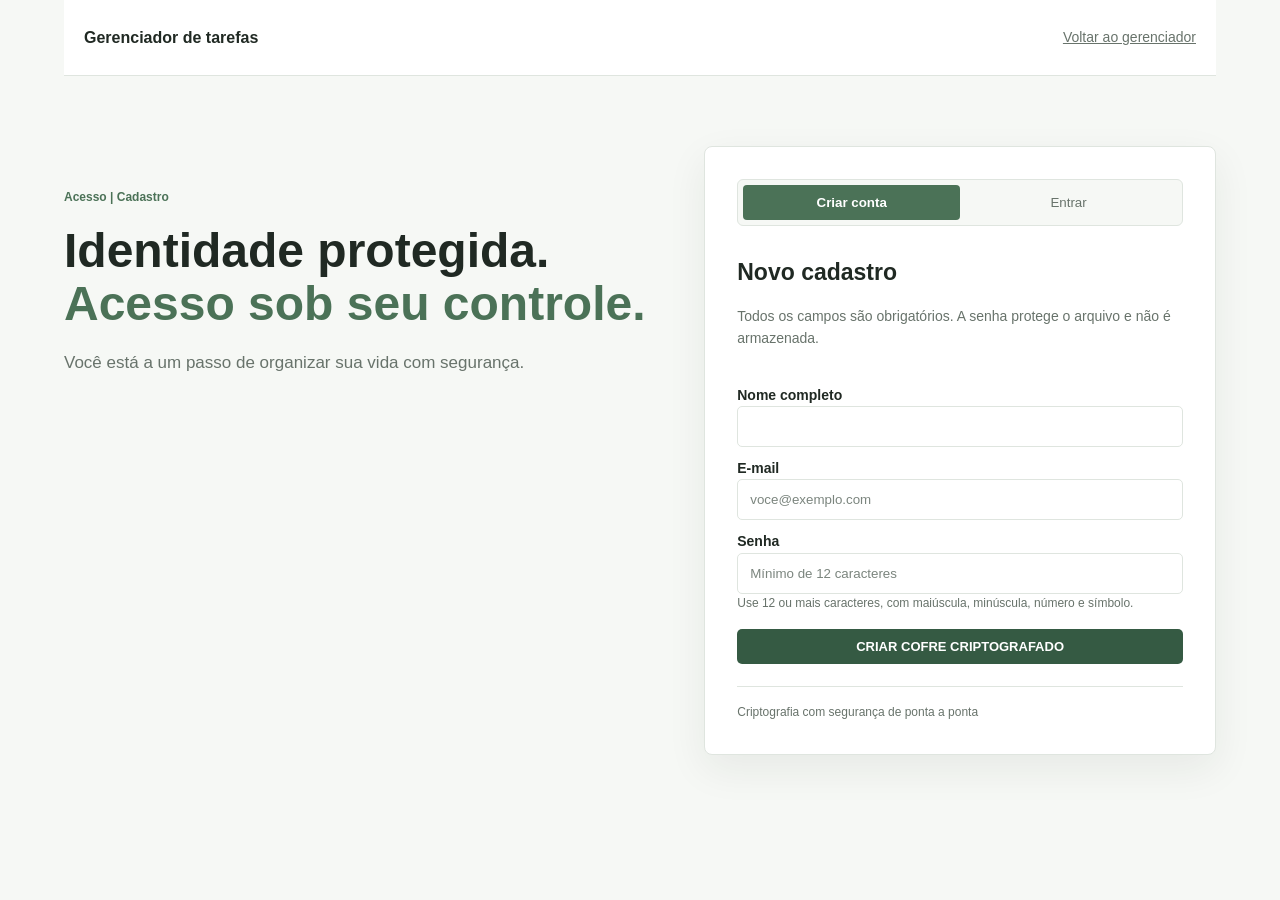
==== cadastro.html @ d0b4ee20 "base feita" ====
<link rel="stylesheet" href="style.css">
  <script src="script.js" defer></script>
</head>
<body class="auth-page">
  <div class="scanlines" aria-hidden="true"></div>
  <header class="auth-header">
    <a href="index.html" class="logo logo-small">Gerenciador de tarefas</a>
    <a class="auth-back" href="index.html">Voltar ao gerenciador</a>
  </header>

  <main class="auth-shell">
    <section class="auth-heading">
      <p class="label">Acesso | Cadastro</p>
      <h1>Identidade protegida.<br><span>Acesso sob seu controle.</span></h1>
      <p>Você está a um passo de organizar sua vida com segurança.</p>
    </section>

    <section class="auth-panel" aria-labelledby="authTitle">
      <div class="auth-tabs" role="tablist" aria-label="Acesso à conta">
        <button id="registerTab" class="auth-tab active" type="button" role="tab" aria-selected="true" aria-controls="registerPanel">Criar conta</button>
        <button id="loginTab" class="auth-tab" type="button" role="tab" aria-selected="false" aria-controls="loginPanel">Entrar</button>
      </div>

      <div id="registerPanel" role="tabpanel" aria-labelledby="registerTab">
        <h2 id="authTitle">Novo cadastro</h2>
        <p class="auth-hint">Todos os campos são obrigatórios. A senha protege o arquivo e não é armazenada.</p>
        <form id="registerForm" class="auth-form"> 
            
          <label for="registerName">Nome completo</label>
          <input id="registerName" name="name" type="text" autocomplete="name" minlength="3" maxlength="100" required>
         
          <label for="registerEmail">E-mail</label>
          <input id="registerEmail" name="email" type="email" autocomplete="email" maxlength="254" pattern="[^\s@]+@[^\s@]+\.[^\s@]{2,}" title="Informe um e-mail válido, como voce@exemplo.com." required placeholder="voce@exemplo.com">

          <label for="registerPassword">Senha</label>
          <input id="registerPassword" name="password" type="password" autocomplete="new-password" minlength="12" maxlength="128" required aria-describedby="passwordHint" placeholder="Mínimo de 12 caracteres">
          <small id="passwordHint">Use 12 ou mais caracteres, com maiúscula, minúscula, número e símbolo.</small>

          <button class="btn btn-primary auth-submit" type="submit">CRIAR COFRE CRIPTOGRAFADO</button>
        </form>
      </div>

      <div id="loginPanel" role="tabpanel" aria-labelledby="loginTab" hidden>
        <h2>Entrar no cofre</h2>
        <p class="auth-hint">Informe o mesmo e-mail e senha usados no cadastro.</p>
        <form id="loginForm" class="auth-form">
          <label for="loginEmail">E-mail</label>
          <input id="loginEmail" name="email" type="email" autocomplete="email" maxlength="254" pattern="[^\s@]+@[^\s@]+\.[^\s@]{2,}" title="Informe um e-mail válido, como voce@exemplo.com." required placeholder="voce@exemplo.com">

          <label for="loginPassword">Senha</label>
          <input id="loginPassword" name="password" type="password" autocomplete="current-password" required>

          <button class="btn btn-primary auth-submit" type="submit">DESBLOQUEAR COFRE</button>
        </form>
      </div>

      <p id="authMessage" class="auth-message" role="status" aria-live="polite"></p>
      <p class="auth-disclaimer">Criptografia com segurança de ponta a ponta</p>
    </section>
  </main>
</body>
</html>
---- style.css ----
* {
	box-sizing: border-box;
}

body {
	margin: 0;
	color: #202923;
	background: #f6f8f5;
	font-family: Arial, sans-serif;
	line-height: 1.6;
}

a {
	color: #355a43;
}

a:hover {
	color: #4b7257;
}

a:focus,
button:focus,
input:focus {
	outline: 2px solid #78977e;
}

button,
input {
	font-family: Arial, sans-serif;
}

/* Página principal */
header {
	border-bottom: 1px solid #dfe5df;
	background: #ffffff;
}

nav,
main,
aside,
footer {
	width: 90%;
	margin: 0 auto;
}

nav ul {
	display: flex;
	align-items: center;
	gap: 24px;
	min-height: 70px;
	margin: 0;
	padding: 0;
	list-style: none;
}

nav a {
	font-weight: bold;
	text-decoration: none;
}

main {
	padding: 80px 0 48px;
}

main h1 {
	margin: 0;
	font-size: 48px;
	line-height: 1.1;
}

main p {
	color: #68736b;
	font-size: 18px;
}

aside {
	margin-bottom: 60px;
	padding: 24px 0;
	border-top: 1px solid #dfe5df;
}

aside h2 {
	margin-bottom: 4px;
	font-size: 20px;
}

aside p,
footer {
	color: #68736b;
	font-size: 14px;
}

footer {
	padding: 20px 0;
	border-top: 1px solid #dfe5df;
}

footer p {
	margin: 0;
}

/* Cadastro e login */
.auth-page {
	background: #f6f8f5;
}

.auth-header,
.auth-shell {
	width: 90%;
	margin: 0 auto;
}

.auth-header {
	display: flex;
	align-items: center;
	justify-content: space-between;
	min-height: 76px;
	border-bottom: 1px solid #dfe5df;
}

.logo {
	color: #202923;
	font-weight: bold;
	text-decoration: none;
    padding: 0 20px;
}

.auth-back {
	color: #68736b;
	font-size: 14px;
    padding: 0 20px;
}

.auth-shell {
	display: flex;
	align-items: flex-start;
	justify-content: space-between;
	gap: 50px;
	padding: 70px 0;
}

.auth-heading {
	width: 52%;
	padding-top: 30px;
}

.auth-heading .label {
	color: #4b7257;
	font-size: 12px;
	font-weight: bold;
}

.auth-heading h1 {
	margin: 18px 0;
	font-size: 48px;
	line-height: 1.1;
}

.auth-heading h1 span {
	color: #4b7257;
}

.auth-heading > p:last-child {
	color: #68736b;
	font-size: 17px;
}

.auth-panel {
	width: 45%;
	padding: 32px;
	border: 1px solid #dfe5df;
	border-radius: 8px;
	background: #ffffff;
	box-shadow: 0 14px 40px rgba(32, 41, 35, 0.07);
}

.auth-tabs {
	display: flex;
	margin-bottom: 28px;
	padding: 5px;
	border: 1px solid #dfe5df;
	border-radius: 6px;
	background: #f6f8f5;
}

.auth-tab {
	width: 50%;
	padding: 10px;
	border: 0;
	border-radius: 4px;
	color: #68736b;
	background: transparent;
	cursor: pointer;
}

.auth-tab.active {
	color: #ffffff;
	background: #4b7257;
	font-weight: bold;
}

.auth-panel h2 {
	margin: 0 0 4px;
	font-size: 23px;
}

.auth-hint,
.auth-disclaimer {
	color: #68736b;
	font-size: 14px;
}

.auth-form {
	display: flex;
	flex-direction: column;
	margin-top: 24px;
}

.auth-form label {
	margin-top: 10px;
	font-size: 14px;
	font-weight: bold;
}

.auth-form input {
	width: 100%;
	padding: 12px;
	border: 1px solid #dfe5df;
	border-radius: 5px;
	color: #202923;
	background: #ffffff;
}

.auth-form input::placeholder {
	color: #7b857e;
}

.auth-form small {
	color: #68736b;
	font-size: 12px;
}

.btn {
	padding: 12px;
	border: 0;
	border-radius: 5px;
	font-weight: bold;
	cursor: pointer;
}

.btn-primary {
	color: #ffffff;
	background: #355a43;
}

.btn-primary:hover {
	background: #4b7257;
}

.auth-submit {
	margin-top: 16px;
	padding: 10px 14px;
	font-size: 13px;
}

.auth-preview {
	width: 96px;
	height: 96px;
	border: 1px solid #dfe5df;
	border-radius: 50%;
	object-fit: cover;
}

.auth-message {
	color: #4b7257;
}

.auth-disclaimer {
	margin: 22px 0 0;
	padding-top: 16px;
	border-top: 1px solid #dfe5df;
	font-size: 12px;
}

@media (max-width: 800px) {
	.auth-shell {
		flex-direction: column;
		gap: 30px;
		padding: 40px 0;
	}

	.auth-heading,
	.auth-panel {
		width: 100%;
	}

	.auth-heading {
		padding-top: 0;
	}

	.auth-heading h1,
	main h1 {
		font-size: 38px;
	}
}

@media (max-width: 500px) {
	.auth-header {
		align-items: flex-start;
		flex-direction: column;
		justify-content: center;
		gap: 2px;
		padding: 12px 0;
	}

	.auth-panel {
		padding: 22px;
	}

	nav ul {
		gap: 16px;
		padding-left: 0;
	}

	main h1,
	.auth-heading h1 {
		font-size: 32px;
	}
}
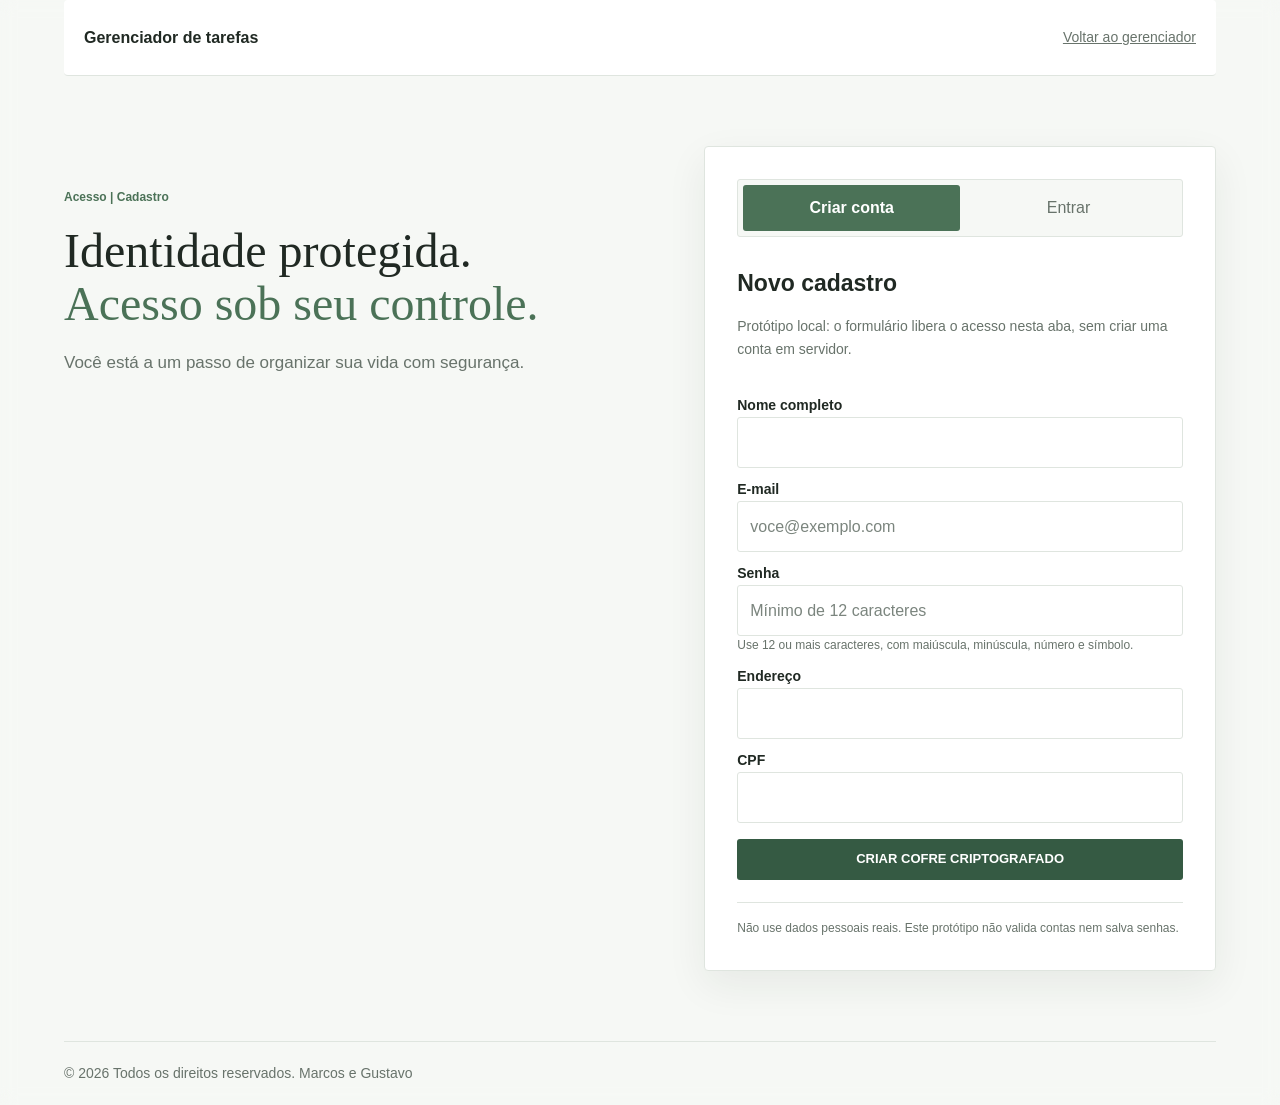
==== commit b86f9864: "varios ajustes que esqueci de commitar" ====
--- a/cadastro.html
+++ b/cadastro.html
@@ -23,7 +23,7 @@
 
       <div id="registerPanel" role="tabpanel" aria-labelledby="registerTab">
         <h2 id="authTitle">Novo cadastro</h2>
-        <p class="auth-hint">Todos os campos são obrigatórios. A senha protege o arquivo e não é armazenada.</p>
+        <p class="auth-hint">Protótipo local: o formulário libera o acesso nesta aba, sem criar uma conta em servidor.</p>
         <form id="registerForm" class="auth-form"> 
             
           <label for="registerName">Nome completo</label>
@@ -33,8 +33,14 @@
           <input id="registerEmail" name="email" type="email" autocomplete="email" maxlength="254" pattern="[^\s@]+@[^\s@]+\.[^\s@]{2,}" title="Informe um e-mail válido, como voce@exemplo.com." required placeholder="voce@exemplo.com">
 
           <label for="registerPassword">Senha</label>
-          <input id="registerPassword" name="password" type="password" autocomplete="new-password" minlength="12" maxlength="128" required aria-describedby="passwordHint" placeholder="Mínimo de 12 caracteres">
+          <div class="password-field"><input id="registerPassword" name="password" type="password" autocomplete="new-password" minlength="12" maxlength="128" required aria-describedby="passwordHint" placeholder="Mínimo de 12 caracteres"><span class="password-character" aria-hidden="true"></span></div>
           <small id="passwordHint">Use 12 ou mais caracteres, com maiúscula, minúscula, número e símbolo.</small>
+
+          <label for="registerEndereço">Endereço</label>
+          <input id="registerEndereço" name="Endereço" type="text" autocomplete="Endereço" minlength="3" maxlength="100" required>
+
+          <label for="registerCPF">CPF</label>
+          <input id="registerCPF" name="CPF" type="number" autocomplete="CPF" minlength="3" maxlength="14" required>
 
           <button class="btn btn-primary auth-submit" type="submit">CRIAR COFRE CRIPTOGRAFADO</button>
         </form>
@@ -42,21 +48,24 @@
 
       <div id="loginPanel" role="tabpanel" aria-labelledby="loginTab" hidden>
         <h2>Entrar no cofre</h2>
-        <p class="auth-hint">Informe o mesmo e-mail e senha usados no cadastro.</p>
+        <p class="auth-hint">Acesso de demonstração: preencher os campos libera o espaço nesta aba.</p>
         <form id="loginForm" class="auth-form">
           <label for="loginEmail">E-mail</label>
           <input id="loginEmail" name="email" type="email" autocomplete="email" maxlength="254" pattern="[^\s@]+@[^\s@]+\.[^\s@]{2,}" title="Informe um e-mail válido, como voce@exemplo.com." required placeholder="voce@exemplo.com">
 
           <label for="loginPassword">Senha</label>
-          <input id="loginPassword" name="password" type="password" autocomplete="current-password" required>
+          <div class="password-field"><input id="loginPassword" name="password" type="password" autocomplete="current-password" required><span class="password-character" aria-hidden="true"></span></div>
 
           <button class="btn btn-primary auth-submit" type="submit">DESBLOQUEAR COFRE</button>
         </form>
       </div>
 
       <p id="authMessage" class="auth-message" role="status" aria-live="polite"></p>
-      <p class="auth-disclaimer">Criptografia com segurança de ponta a ponta</p>
+      <p class="auth-disclaimer">Não use dados pessoais reais. Este protótipo não valida contas nem salva senhas.</p>
     </section>
   </main>
+      <footer>
+      <p>&copy; 2026 Todos os direitos reservados. Marcos e Gustavo</p>  
+    </footer>
 </body>
 </html>
--- a/style.css
+++ b/style.css
@@ -8,6 +8,10 @@
 	background: #f6f8f5;
 	font-family: Arial, sans-serif;
 	line-height: 1.6;
+	background-image:url(back.jpg);
+    background-color: rgba(255, 255, 255, 0.3); 
+    backdrop-filter: blur(8px); 
+    -webkit-backdrop-filter: blur(8px);
 }
 
 a {
@@ -16,6 +20,15 @@
 
 a:hover {
 	color: #4b7257;
+}
+
+#logout-button {
+	padding: 0;
+	border: 0;
+	color: #355a43;
+	background: transparent;
+	font-weight: bold;
+	cursor: pointer;
 }
 
 a:focus,
@@ -108,6 +121,7 @@
 .auth-shell {
 	width: 90%;
 	margin: 0 auto;
+    border-radius: 10px;
 }
 
 .auth-header {
@@ -327,3 +341,369 @@
 		font-size: 32px;
 	}
 }
+.sidebar{
+    top: 50px;
+    margin-left: -250px;
+    left: -250px;
+    position: fixed;
+    width: 200px;
+    background-color: aliceblue;
+    padding: 20px;
+    box-shadow: 2px 0 5px #ccc;
+    transition :left 0.03 ease ;
+    list-style: none;
+}
+.sidebar.active{
+    text-align: center;
+    background-color: #898787;
+    margin-left: 700px;
+    display: flex;
+    height: 300px;
+    width: 300px;
+    border-radius: 10px;
+    border: 1px solid #93ab5d;
+
+}
+
+/* Meu Espaço */
+.workspace-page {
+	--ink: #292e29;
+	--muted: #85877f;
+	--line: #e9e8e1;
+	--green: #416b54;
+	--soft-green: #e4eee5;
+	min-height: 100vh;
+	color: var(--ink);
+	background: #f7f7f2;
+	background-image: radial-gradient(ellipse at 78% 4%, rgba(237, 225, 203, .34), transparent 31%), radial-gradient(ellipse at 8% 85%, rgba(220, 235, 222, .3), transparent 32%);
+	font-family: 'Trebuchet MS', Arial, sans-serif;
+	line-height: 1.5;
+}
+
+.workspace-page button,
+.workspace-page input,
+.workspace-page select,
+.workspace-page textarea { font: inherit; }
+.workspace-page button { color: inherit; }
+.workspace-shell { min-height: 100vh; }
+.workspace-sidebar { position: fixed; inset: 0 auto 0 0; z-index: 5; display: flex; flex-direction: column; width: 244px; padding: 29px 18px 18px; border-right: 1px solid rgba(226, 226, 216, .8); background: rgba(250, 250, 246, .84); }
+.workspace-brand { display: flex; align-items: center; gap: 11px; margin: 0 0 51px 8px; color: var(--ink); font-family: Georgia, serif; font-size: 18px; font-weight: bold; text-decoration: none; }
+.brand-mark { display: grid; width: 38px; height: 38px; place-items: center; border-radius: 12px 12px 12px 4px; color: #fff; background: #587c61; font-size: 19px; }
+.workspace-brand small, .profile-chip small { display: block; color: #999a91; font-family: 'Trebuchet MS', Arial, sans-serif; font-size: 10px; font-weight: normal; }
+.sidebar-caption { margin: 0 0 12px 12px; color: #a4a49a; font-size: 9px; font-weight: bold; letter-spacing: 1px; }
+.workspace-nav { display: grid; gap: 5px; }
+.nav-item { display: flex; align-items: center; gap: 12px; width: 100%; min-height: 43px; padding: 0 12px; border: 0; border-radius: 6px; color: #72766f; background: transparent; text-align: left; cursor: pointer; font-size: 13px; transition: background .18s, color .18s; }
+.nav-item > span:first-child { width: 18px; color: #858a80; font-size: 18px; text-align: center; }
+.nav-item:hover { background: #f0f1e9; }
+.nav-item.active { color: #355e45; background: #e8eee5; font-weight: bold; }
+.nav-item.active > span:first-child { color: #416b54; }
+.nav-count { margin-left: auto; color: #9b9c93; font-size: 11px; }
+.sidebar-bottom { margin-top: auto; }
+.sidebar-note { display: flex; gap: 9px; align-items: flex-start; margin: 0 4px 18px; padding: 13px 11px; border-radius: 5px; color: #777a6e; background: #f1f0e7; font-family: Georgia, serif; font-size: 12px; font-style: italic; }
+.sidebar-note span { color: #c18c52; font-size: 15px; }
+.sidebar-note p { margin: 0; }
+.profile-chip { display: flex; align-items: center; gap: 10px; padding: 12px 4px 2px; border-top: 1px solid var(--line); color: inherit; font-size: 12px; text-decoration: none; }
+.avatar { display: grid; width: 33px; height: 33px; flex: 0 0 auto; place-items: center; border: 0; border-radius: 50%; color: #805e45; background: #f0ddc8; font-family: Georgia, serif; font-size: 15px; }
+.profile-dots { margin-left: auto; color: #95958b; font-size: 21px; }
+.workspace-main { width: auto; min-height: 100vh; margin-left: 244px; padding: 0; }
+.workspace-topbar { display: flex; height: 66px; align-items: center; justify-content: space-between; padding: 0 5.3%; border-bottom: 1px solid rgba(226, 226, 216, .75); }
+.breadcrumb { display: flex; gap: 10px; align-items: center; color: #9a9b92; font-size: 11px; }
+.breadcrumb strong { color: #50564e; font-weight: normal; }
+.topbar-actions { display: flex; align-items: center; gap: 17px; }
+.icon-button { display: grid; width: 34px; height: 34px; place-items: center; border: 1px solid var(--line); border-radius: 50%; background: rgba(255,255,255,.56); cursor: pointer; font-size: 21px; }
+.today-date { color: #898a81; font-size: 11px; }
+.top-avatar { width: 30px; height: 30px; cursor: pointer; }
+.workspace-content { width: min(100%, 1200px); margin: 0 auto; padding: 41px 5.3% 50px; }
+.welcome-row, .page-heading { display: flex; align-items: center; justify-content: space-between; gap: 20px; }
+.eyebrow { margin: 0 0 8px; color: #999589; font-size: 9px; font-weight: bold; letter-spacing: 1.25px; }
+.welcome-row h1, .page-heading h1 { margin: 0; font-family: Georgia, 'Times New Roman', serif; font-size: 36px; font-weight: normal; letter-spacing: 0; line-height: 1.18; }
+.wave { display: inline-block; margin-left: 4px; color: #cb9862; font-family: Arial, sans-serif; font-size: 23px; vertical-align: 5px; }
+.welcome-copy, .page-heading > div > p:last-child { margin: 9px 0 0; color: #84867e; font-size: 13px; }
+.button-primary { display: inline-flex; min-height: 41px; align-items: center; justify-content: center; gap: 8px; padding: 0 16px; border: 0; border-radius: 5px; color: #fff !important; background: #416b54; cursor: pointer; font-size: 12px !important; font-weight: bold; transition: background .18s, transform .18s; }
+.button-primary:hover { background: #315a43; transform: translateY(-1px); }
+.button-primary > span:first-child { font-size: 18px; font-weight: normal; }
+.summary-grid { display: grid; grid-template-columns: repeat(3, minmax(0, 1fr)); gap: 15px; margin-top: 31px; }
+.summary-card { min-height: 158px; padding: 17px 18px 14px; border: 1px solid rgba(100, 100, 80, .04); border-radius: 6px; }
+.summary-peach { background: #f5e9dc; }
+.summary-lilac { background: #ece8ef; }
+.summary-mint { background: #e5eee4; }
+.summary-top { display: flex; justify-content: space-between; color: #77776e; font-size: 11px; }
+.summary-icon { color: #7e866e; font-size: 16px; }
+.summary-card > strong { display: block; margin-top: 4px; font-family: Georgia, serif; font-size: 32px; font-weight: normal; line-height: 1.1; }
+.summary-card > p { margin: 1px 0 12px; color: #77776e; font-size: 11px; }
+.summary-foot { display: flex; align-items: center; gap: 6px; color: #85857b; font-size: 9px; }
+.tiny-dot { width: 6px; height: 6px; border-radius: 50%; background: #bc8561; }
+.summary-spark { color: #a07a9d; }
+.mini-progress { height: 4px; overflow: hidden; margin-top: 12px; border-radius: 5px; background: rgba(68, 106, 80, .16); }
+.mini-progress span, .large-progress span { display: block; width: 0; height: 100%; border-radius: inherit; background: #56785c; transition: width .3s ease; }
+.home-grid { display: grid; grid-template-columns: 1.22fr .78fr; gap: 16px; margin-top: 20px; }
+.content-block { min-width: 0; padding: 20px; border: 1px solid rgba(226, 226, 216, .9); border-radius: 6px; background: rgba(255, 255, 252, .7); }
+.block-heading { display: flex; align-items: center; justify-content: space-between; gap: 10px; }
+.block-heading .eyebrow { margin-bottom: 4px; }
+.block-heading h2, .focus-block h2, .calendar-heading h2, .progress-card h2, .history-card h2 { margin: 0; font-family: Georgia, 'Times New Roman', serif; font-size: 20px; font-weight: normal; letter-spacing: 0; }
+.text-action { padding: 5px 0 5px 8px; border: 0; color: #57745c !important; background: none; cursor: pointer; font-size: 10px !important; }
+.text-action span { margin-left: 4px; }
+.week-tag { padding: 5px 9px; border-radius: 20px; color: #77786f; background: #f1f0e9; font-size: 9px; }
+.task-list { margin-top: 16px; }
+.task-row { display: flex; min-height: 42px; align-items: center; gap: 11px; border-bottom: 1px solid #f0efe9; }
+.task-check { display: grid; width: 17px; height: 17px; flex: 0 0 auto; place-items: center; border: 1px solid #bec7b8; border-radius: 5px; color: transparent; background: transparent; cursor: pointer; font-size: 11px !important; line-height: 1; }
+.task-check[aria-pressed="true"] { border-color: #64826a; color: white; background: #64826a; }
+.task-title { flex: 1; color: #4c514a; font-size: 11px; }
+.task-row.completed .task-title { color: #a2a39b; text-decoration: line-through; }
+.task-date { color: #9b9a90; font-size: 9px; }
+.inline-add { display: flex; align-items: center; gap: 8px; margin-top: 12px; padding: 4px 0; border: 0; color: #888a80 !important; background: none; cursor: pointer; font-size: 10px !important; }
+.inline-add span { color: #527558; font-size: 17px; }
+.empty-state { padding: 21px 10px; color: #92938a; font-family: Georgia, serif; font-size: 13px; text-align: center; }
+.week-chart { display: grid; height: 117px; grid-template-columns: repeat(7, 1fr); align-items: end; gap: 9px; margin: 21px 5px 0; }
+.chart-day { display: flex; height: 100%; flex-direction: column; align-items: center; justify-content: end; gap: 8px; color: #92938a; font-size: 9px; }
+.chart-bar-track { display: flex; width: 20px; height: 83px; align-items: end; overflow: hidden; border-radius: 8px; background: #eff0e9; }
+.chart-bar { width: 100%; min-height: 3px; border-radius: 8px; background: #7f9b7b; transition: height .3s ease; }
+.chart-day.today .chart-bar { background: #ca9a68; }
+.chart-legend { display: flex; justify-content: space-between; margin-top: 13px; padding-top: 12px; border-top: 1px solid #f0efe9; color: #94948a; font-size: 9px; }
+.chart-legend i { display: inline-block; width: 7px; height: 7px; margin-right: 5px; border-radius: 50%; background: #7f9b7b; }
+.chart-legend strong { color: #71766d; font-weight: normal; }
+.lower-grid { display: grid; grid-template-columns: 1.22fr .78fr; gap: 16px; margin-top: 16px; }
+.note-grid { display: grid; grid-template-columns: repeat(2, minmax(0, 1fr)); gap: 10px; margin-top: 15px; }
+.note-card { min-height: 106px; padding: 13px; border: 1px solid rgba(160, 140, 100, .08); border-radius: 4px; background: #f5efdf; }
+.note-card:nth-child(3n + 2) { background: #e9eee5; }
+.note-card:nth-child(3n) { background: #eee8ed; }
+.note-card-head { display: flex; align-items: center; justify-content: space-between; gap: 6px; }
+.note-category { color: #776d56; font-size: 9px; font-weight: bold; }
+.note-delete { padding: 0 3px; border: 0; color: #9c988c !important; background: none; cursor: pointer; font-size: 17px !important; }
+.note-card h3 { margin: 8px 0 3px; font-family: Georgia, serif; font-size: 14px; font-weight: normal; }
+.note-card p { display: -webkit-box; overflow: hidden; margin: 0; color: #7d7b71; font-size: 10px; line-clamp: 2; -webkit-box-orient: vertical; -webkit-line-clamp: 2; }
+.focus-block { position: relative; min-height: 188px; overflow: hidden; background: #e8eee5; }
+.focus-block .eyebrow { margin-top: 5px; }
+.focus-block h2 { max-width: 220px; font-size: 19px; }
+.focus-block > p:last-child { max-width: 230px; margin: 8px 0 0; color: #7d8278; font-size: 11px; }
+.focus-illustration { position: absolute; top: 11px; right: 18px; display: grid; width: 63px; height: 63px; place-items: center; color: #b78656; }
+.focus-illustration span { font-size: 51px; line-height: 1; }
+.focus-illustration i, .focus-illustration b { position: absolute; width: 6px; height: 6px; border-radius: 50%; background: #82967b; }
+.focus-illustration i { top: 1px; right: 0; }.focus-illustration b { bottom: 0; left: 4px; width: 4px; height: 4px; }
+.workspace-footer { display: flex; justify-content: space-between; padding: 0 5.3% 21px; color: #a2a196; font-family: Georgia, serif; font-size: 10px; }
+.workspace-footer span:last-child { color: #b78b5e; }
+.view-panel[hidden] { display: none; }
+.page-heading { margin-bottom: 28px; }
+.page-heading h1 { font-size: 35px; }
+.task-view-toolbar { display: flex; align-items: center; justify-content: space-between; margin-bottom: 13px; color: #92938a; font-size: 10px; }
+.filter-tabs { display: flex; gap: 5px; }
+.filter-tab { padding: 8px 12px; border: 0; border-radius: 4px; color: #81847b !important; background: transparent; cursor: pointer; font-size: 11px !important; }
+.filter-tab.active { color: #416b54 !important; background: #e8eee5; }
+.full-list { padding: 10px 20px; }
+.full-list .task-list { margin-top: 0; }
+.full-list .task-row { min-height: 54px; }
+.notes-page-grid { grid-template-columns: repeat(3, minmax(0, 1fr)); gap: 14px; margin-top: 0; }
+.notes-page-grid .note-card { min-height: 150px; padding: 17px; }
+.notes-page-grid .note-card h3 { margin-top: 15px; font-size: 18px; }
+.notes-page-grid .note-card p { font-size: 12px; }
+.calendar-block { max-width: 700px; margin: 0 auto; padding: 24px; }
+.calendar-heading { display: flex; align-items: center; justify-content: space-between; margin-bottom: 22px; }
+.calendar-heading h2 { font-size: 23px; text-transform: capitalize; }
+.calendar-grid { display: grid; grid-template-columns: repeat(7, minmax(0, 1fr)); gap: 5px; }
+.calendar-weekday, .calendar-day { display: grid; min-height: 42px; place-items: center; color: #6f736b; font-size: 11px; }
+.calendar-weekday { min-height: 29px; color: #a09f94; font-size: 9px; }
+.calendar-day { position: relative; border-radius: 50%; }
+.calendar-day.has-event::after { position: absolute; bottom: 4px; width: 4px; height: 4px; border-radius: 50%; background: #c58b59; content: ''; }
+.calendar-day.today { color: white; background: #52765b; }
+.calendar-day.today::after { background: white; }
+.calendar-day.other-month { color: #c7c6be; }
+.calendar-events { margin-top: 20px; border-top: 1px solid var(--line); }
+.event-line { display: flex; justify-content: space-between; gap: 15px; padding: 11px 2px; border-bottom: 1px solid #f0efe9; color: #5e625a; font-size: 11px; }
+.event-line span:last-child { color: #92938a; }
+.progress-layout { display: grid; grid-template-columns: 1fr 1fr; gap: 16px; }
+.progress-card, .history-card { min-height: 255px; padding: 24px; }
+.progress-card h2, .history-card h2 { font-size: 22px; }
+.large-progress { height: 9px; overflow: hidden; margin-top: 27px; border-radius: 8px; background: #e9ece5; }
+.large-progress span { background: #c69663; }
+.progress-caption { display: flex; align-items: center; justify-content: space-between; margin-top: 9px; color: #888a80; font-size: 10px; }
+.progress-caption strong { color: #4f7056; font-family: Georgia, serif; font-size: 23px; font-weight: normal; }
+.encouragement { display: flex; gap: 9px; align-items: center; margin-top: 26px; padding: 12px; border-radius: 4px; color: #77786e; background: #f3f0e7; font-family: Georgia, serif; font-size: 11px; }
+.encouragement:first-letter { color: #bc8a55; }
+.history-row { display: flex; justify-content: space-between; gap: 12px; padding: 11px 0; border-bottom: 1px solid #f0efe9; color: #71746b; font-size: 10px; }
+.history-row strong { color: #536e55; font-weight: normal; }
+.goal-grid { display: grid; grid-template-columns: repeat(2, minmax(0, 1fr)); gap: 14px; }
+.goal-card { padding: 19px; border: 1px solid var(--line); border-radius: 5px; background: rgba(255,255,252,.74); }
+.goal-card h2 { margin: 0; font-family: Georgia, serif; font-size: 18px; font-weight: normal; }
+.goal-card p { margin: 7px 0 17px; color: #898a81; font-size: 11px; }
+.goal-progress-line { display: flex; justify-content: space-between; margin-bottom: 7px; color: #85877e; font-size: 10px; }
+.goal-progress-line strong { color: #58745b; font-weight: normal; }
+.goal-progress { height: 6px; overflow: hidden; border-radius: 8px; background: #eceee8; }
+.goal-progress span { display: block; height: 100%; border-radius: inherit; background: #8aa082; }
+.entry-dialog { width: min(440px, calc(100% - 30px)); padding: 0; border: 1px solid #e6e5dd; border-radius: 8px; color: var(--ink); background: #fbfbf7; box-shadow: 0 20px 70px rgba(39, 44, 36, .2); }
+.entry-dialog::backdrop { background: rgba(34, 40, 34, .35); backdrop-filter: blur(3px); }
+.entry-dialog form { display: flex; flex-direction: column; padding: 25px; }
+.dialog-heading { display: flex; align-items: flex-start; justify-content: space-between; margin-bottom: 15px; }
+.dialog-heading h2 { margin: 0; font-family: Georgia, serif; font-size: 24px; font-weight: normal; }
+.dialog-close { width: 29px; height: 29px; border: 0; border-radius: 50%; color: #71756c !important; background: #efefe9; cursor: pointer; font-size: 21px !important; line-height: 1; }
+.entry-dialog label { margin: 12px 0 5px; color: #62665d; font-size: 11px; font-weight: bold; }
+.entry-dialog label span { color: #9a9b93; font-weight: normal; }
+.entry-dialog input, .entry-dialog select, .entry-dialog textarea { width: 100%; padding: 10px 11px; border: 1px solid #e5e5dc; border-radius: 4px; color: #454a43; background: #fff; font-size: 12px; }
+.entry-dialog textarea { resize: vertical; }
+.dialog-submit { margin-top: 21px; }
+.dialog-submit > span:first-child { font-size: 13px; }
+.mobile-nav { display: none; }
+
+@media (max-width: 1050px) {
+	.workspace-sidebar { width: 210px; }
+	.workspace-main { margin-left: 210px; }
+	.workspace-content { padding-right: 4%; padding-left: 4%; }
+	.home-grid, .lower-grid { grid-template-columns: 1fr; }
+	.week-chart { max-width: 380px; }
+}
+@media (max-width: 700px) {
+	.workspace-sidebar { display: none; }
+	.workspace-main { margin-left: 0; padding-bottom: 71px; }
+	.workspace-topbar { height: 56px; padding: 0 20px; }
+	.topbar-actions { gap: 10px; }
+	.today-date { font-size: 10px; }
+	.workspace-content { padding: 31px 20px 36px; }
+	.welcome-row { align-items: flex-start; }
+	.welcome-row h1, .page-heading h1 { font-size: 30px; }
+	.welcome-copy { max-width: 240px; font-size: 12px; }
+	.welcome-row > .button-primary { min-height: 37px; padding: 0 10px; font-size: 10px !important; }
+	.summary-grid { gap: 8px; margin-top: 24px; }
+	.summary-card { min-height: 137px; padding: 12px 11px; }
+	.summary-top { font-size: 9px; }
+	.summary-icon { font-size: 14px; }
+	.summary-card > strong { font-size: 27px; }
+	.summary-card > p { min-height: 30px; margin-bottom: 5px; font-size: 9px; }
+	.summary-foot { align-items: flex-start; font-size: 8px; }
+	.mini-progress { margin-top: 12px; }
+	.home-grid { margin-top: 13px; }
+	.lower-grid { margin-top: 13px; }
+	.content-block { padding: 16px; }
+	.block-heading h2 { font-size: 18px; }
+	.week-chart { height: 105px; }
+	.chart-bar-track { height: 73px; }
+	.page-heading { align-items: flex-start; }
+	.page-heading > .button-primary { flex: 0 0 auto; padding: 0 10px; font-size: 10px !important; }
+	.page-heading > div > p:last-child { max-width: 245px; font-size: 11px; }
+	.notes-page-grid { grid-template-columns: repeat(2, minmax(0, 1fr)); }
+	.progress-layout, .goal-grid { grid-template-columns: 1fr; }
+	.workspace-footer { padding: 0 20px 14px; }
+	.mobile-nav { position: fixed; inset: auto 0 0; z-index: 7; display: flex; height: 64px; align-items: center; justify-content: space-around; border-top: 1px solid #e6e6de; background: rgba(251, 251, 247, .96); backdrop-filter: blur(12px); }
+	.mobile-nav-item { display: flex; min-width: 53px; flex-direction: column; align-items: center; gap: 1px; padding: 4px; border: 0; color: #919188 !important; background: transparent; font-size: 9px !important; }
+	.mobile-nav-item span { font-size: 17px; line-height: 1.1; }
+	.mobile-nav-item.active { color: #416b54 !important; }
+	.mobile-add { display: grid; width: 43px; height: 43px; place-items: center; margin-top: -21px; border: 4px solid #f7f7f2; border-radius: 50%; color: white !important; background: #416b54; cursor: pointer; font-size: 24px !important; }
+}
+@media (max-width: 390px) {
+	.workspace-content { padding-right: 14px; padding-left: 14px; }
+	.welcome-row h1 { font-size: 27px; }
+	.summary-card { padding-right: 8px; padding-left: 8px; }
+	.today-date { max-width: 112px; text-align: right; }
+	.notes-page-grid { gap: 8px; }
+}
+
+.workspace-page { background-image: none; }
+.sidebar-note { display: none; }
+.workspace-content { padding-top: 34px; }
+.eyebrow { letter-spacing: 0; }
+.summary-grid { gap: 12px; margin-top: 24px; }
+.summary-card { display: grid; min-height: 84px; grid-template-columns: 1fr auto; align-content: center; align-items: center; padding: 12px 15px; border: 1px solid var(--line); border-radius: 5px; background: rgba(255, 255, 252, .75); }
+.summary-card > span { color: #77776e; font-size: 11px; }
+.summary-card > strong { grid-column: 2; grid-row: 1 / span 2; margin-left: 12px; font-size: 25px; }
+.summary-card > small { margin-top: 3px; color: #92938a; font-size: 9px; }
+.mini-progress { margin-top: 7px; }
+.home-grid { grid-template-columns: 1fr 1fr; gap: 14px; margin-top: 16px; }
+.content-block { padding: 18px; border-radius: 5px; background: rgba(255, 255, 252, .8); }
+.note-card, .note-card:nth-child(3n + 2), .note-card:nth-child(3n) { border-color: var(--line); background: #f8f8f3; }
+.focus-block { display: none; }
+.progress-week-block { max-width: 560px; margin-top: 15px; }
+
+@media (max-width: 1050px) {
+	.home-grid { grid-template-columns: 1fr; }
+}
+@media (max-width: 700px) {
+	.workspace-content { padding-top: 31px; }
+	.summary-grid { grid-template-columns: 1fr; gap: 0; padding: 0 12px; border: 1px solid var(--line); border-radius: 5px; background: rgba(255, 255, 252, .75); }
+	.summary-card { min-height: 58px; padding: 8px 2px; border: 0; border-bottom: 1px solid var(--line); border-radius: 0; background: transparent; }
+	.summary-card:last-child { border-bottom: 0; }
+	.summary-card > span { font-size: 10px; }
+	.summary-card > strong { margin-left: 8px; font-size: 21px; }
+	.summary-card > small { font-size: 9px; }
+	.mini-progress { max-width: 180px; }
+	.home-grid { margin-top: 13px; }
+}
+
+body,
+.workspace-page { font-family: 'Trebuchet MS', Arial, sans-serif; }
+button,
+input,
+select,
+textarea { font: inherit; }
+main h1,
+.auth-heading h1,
+.welcome-row h1,
+.page-heading h1 { font-family: Georgia, 'Times New Roman', serif; }
+.auth-heading h1 { font-weight: normal; }
+#logout-button { font: inherit; font-weight: bold; }
+#logout-button:hover { color: #4b7257; text-decoration: underline; }
+
+.workspace-page .brand-mark,
+.workspace-page .nav-item,
+.workspace-page .button-primary,
+.workspace-page .summary-card,
+.workspace-page .content-block,
+.workspace-page .note-card,
+.workspace-page .goal-card,
+.workspace-page .filter-tab,
+.workspace-page .week-tag,
+.workspace-page .avatar,
+.workspace-page .icon-button,
+.workspace-page .calendar-day,
+.workspace-page .entry-dialog,
+.workspace-page .dialog-close,
+.workspace-page .task-check,
+.workspace-page .large-progress,
+.workspace-page .mini-progress,
+.workspace-page .goal-progress,
+.workspace-page .chart-bar-track,
+.workspace-page .chart-bar,
+.workspace-page .mobile-add,
+.auth-panel,
+.auth-tabs,
+.auth-tab,
+.auth-form input,
+.auth-submit { border-radius: 3px; }
+
+.workspace-page .nav-item { font-size: 14px; }
+.workspace-page .button-primary,
+.workspace-page .filter-tab,
+.workspace-page .text-action,
+.workspace-page .inline-add { font-size: 13px !important; }
+.workspace-page .summary-card > strong { font-family: inherit; font-size: 24px; font-weight: 600; }
+.workspace-page .task-title { font-size: 14px; }
+.workspace-page .task-date { font-size: 12px; }
+.workspace-page .note-category { font-size: 11px; }
+.workspace-page .note-card h3 { font-size: 17px; }
+.workspace-page .note-card p { font-size: 12px; }
+.workspace-page .calendar-weekday { min-height: 34px; font-size: 12px; }
+.workspace-page .calendar-day { min-height: 48px; font-size: 14px; }
+.workspace-page .calendar-day.has-event::after { width: 6px; height: 6px; border-radius: 1px; }
+.workspace-page .calendar-day.has-task:not(.today) { color: #355e45; background: #e8eee5; font-weight: bold; }
+.workspace-page .event-line { justify-content: flex-start; align-items: center; min-height: 52px; padding: 10px 12px; font-size: 14px; }
+.workspace-page .event-line.is-task { border-left: 3px solid #416b54; background: #f0f4ef; }
+.workspace-page .event-description { display: flex; flex: 1; align-items: center; gap: 12px; }
+.workspace-page .event-kind { min-width: 58px; color: #416b54; font-size: 11px; }
+.workspace-page .event-title { color: #414840; }
+.workspace-page .event-date { margin-left: auto; color: #74786f; font-size: 12px; }
+.workspace-page .history-row { min-height: 44px; align-items: center; font-size: 14px; }
+.workspace-page .history-row strong { font-size: 14px; }
+.workspace-page .goal-card p,
+.workspace-page .goal-progress-line { font-size: 13px; }
+.auth-panel { border-radius: 4px; }
+.auth-header,
+.auth-shell { border-radius: 4px; }
+
+.password-field { position: relative; }
+.password-field input { padding-right: 42px; }
+.password-character { position: absolute; top: 50%; right: 13px; color: #355a43; font-size: 17px; font-weight: bold; opacity: 0; pointer-events: none; transform: translateY(-50%); }
+.password-character.is-visible { animation: password-character-pop 500ms ease-out forwards; }
+@keyframes password-character-pop {
+	0% { opacity: 0; transform: translateY(2px) scale(.8); }
+	25% { opacity: 1; transform: translateY(-13px) scale(1.2); }
+	55% { opacity: 1; transform: translateY(-50%) scale(1); }
+	85% { opacity: 1; }
+	100% { opacity: 0; }
+}
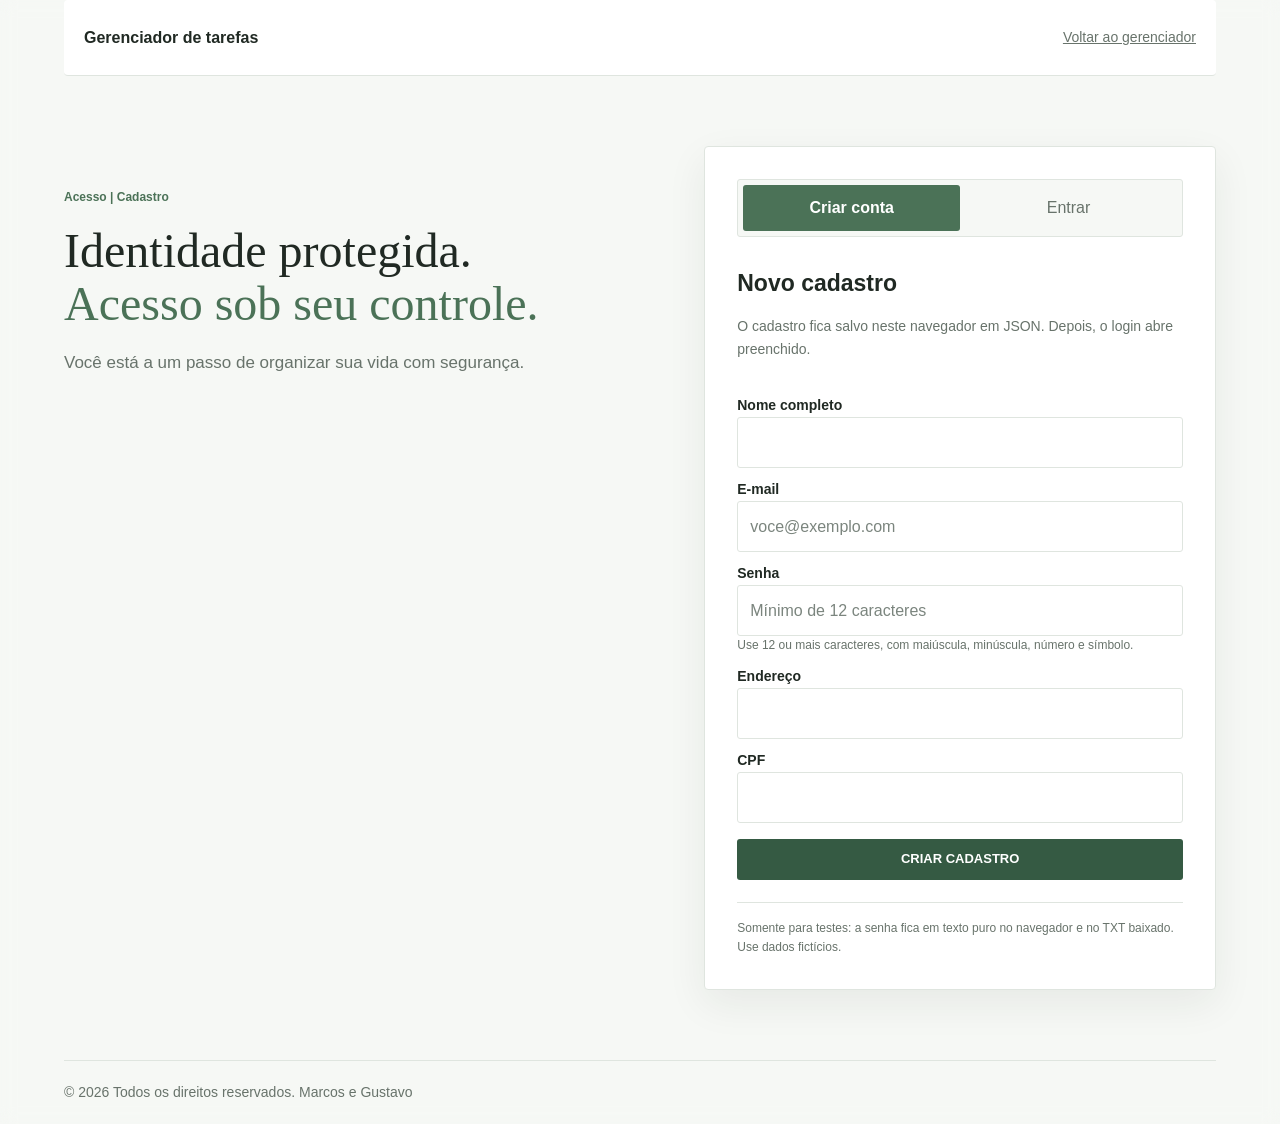
==== commit 89281280: "json feito" ====
--- a/cadastro.html
+++ b/cadastro.html
@@ -23,12 +23,12 @@
 
       <div id="registerPanel" role="tabpanel" aria-labelledby="registerTab">
         <h2 id="authTitle">Novo cadastro</h2>
-        <p class="auth-hint">Protótipo local: o formulário libera o acesso nesta aba, sem criar uma conta em servidor.</p>
+        <p class="auth-hint">O cadastro fica salvo neste navegador em JSON. Depois, o login abre preenchido.</p>
         <form id="registerForm" class="auth-form"> 
             
           <label for="registerName">Nome completo</label>
           <input id="registerName" name="name" type="text" autocomplete="name" minlength="3" maxlength="100" required>
-         
+        
           <label for="registerEmail">E-mail</label>
           <input id="registerEmail" name="email" type="email" autocomplete="email" maxlength="254" pattern="[^\s@]+@[^\s@]+\.[^\s@]{2,}" title="Informe um e-mail válido, como voce@exemplo.com." required placeholder="voce@exemplo.com">
 
@@ -40,15 +40,15 @@
           <input id="registerEndereço" name="Endereço" type="text" autocomplete="Endereço" minlength="3" maxlength="100" required>
 
           <label for="registerCPF">CPF</label>
-          <input id="registerCPF" name="CPF" type="number" autocomplete="CPF" minlength="3" maxlength="14" required>
+          <input id="registerCPF" name="cpf" type="text" inputmode="numeric" autocomplete="off" minlength="11" maxlength="11" pattern="[0-9]{11}" title="Informe um CPF com 11 dígitos." required>
 
-          <button class="btn btn-primary auth-submit" type="submit">CRIAR COFRE CRIPTOGRAFADO</button>
+          <button class="btn btn-primary auth-submit" type="submit">CRIAR CADASTRO</button>
         </form>
       </div>
 
       <div id="loginPanel" role="tabpanel" aria-labelledby="loginTab" hidden>
         <h2>Entrar no cofre</h2>
-        <p class="auth-hint">Acesso de demonstração: preencher os campos libera o espaço nesta aba.</p>
+        <p class="auth-hint">Seus dados do cadastro aparecem preenchidos. Confira e entre.</p>
         <form id="loginForm" class="auth-form">
           <label for="loginEmail">E-mail</label>
           <input id="loginEmail" name="email" type="email" autocomplete="email" maxlength="254" pattern="[^\s@]+@[^\s@]+\.[^\s@]{2,}" title="Informe um e-mail válido, como voce@exemplo.com." required placeholder="voce@exemplo.com">
@@ -56,12 +56,12 @@
           <label for="loginPassword">Senha</label>
           <div class="password-field"><input id="loginPassword" name="password" type="password" autocomplete="current-password" required><span class="password-character" aria-hidden="true"></span></div>
 
-          <button class="btn btn-primary auth-submit" type="submit">DESBLOQUEAR COFRE</button>
+          <button class="btn btn-primary auth-submit" type="submit">ENTRAR</button>
         </form>
       </div>
 
       <p id="authMessage" class="auth-message" role="status" aria-live="polite"></p>
-      <p class="auth-disclaimer">Não use dados pessoais reais. Este protótipo não valida contas nem salva senhas.</p>
+      <p class="auth-disclaimer">Somente para testes: a senha fica em texto puro no navegador e no TXT baixado. Use dados fictícios.</p>
     </section>
   </main>
       <footer>
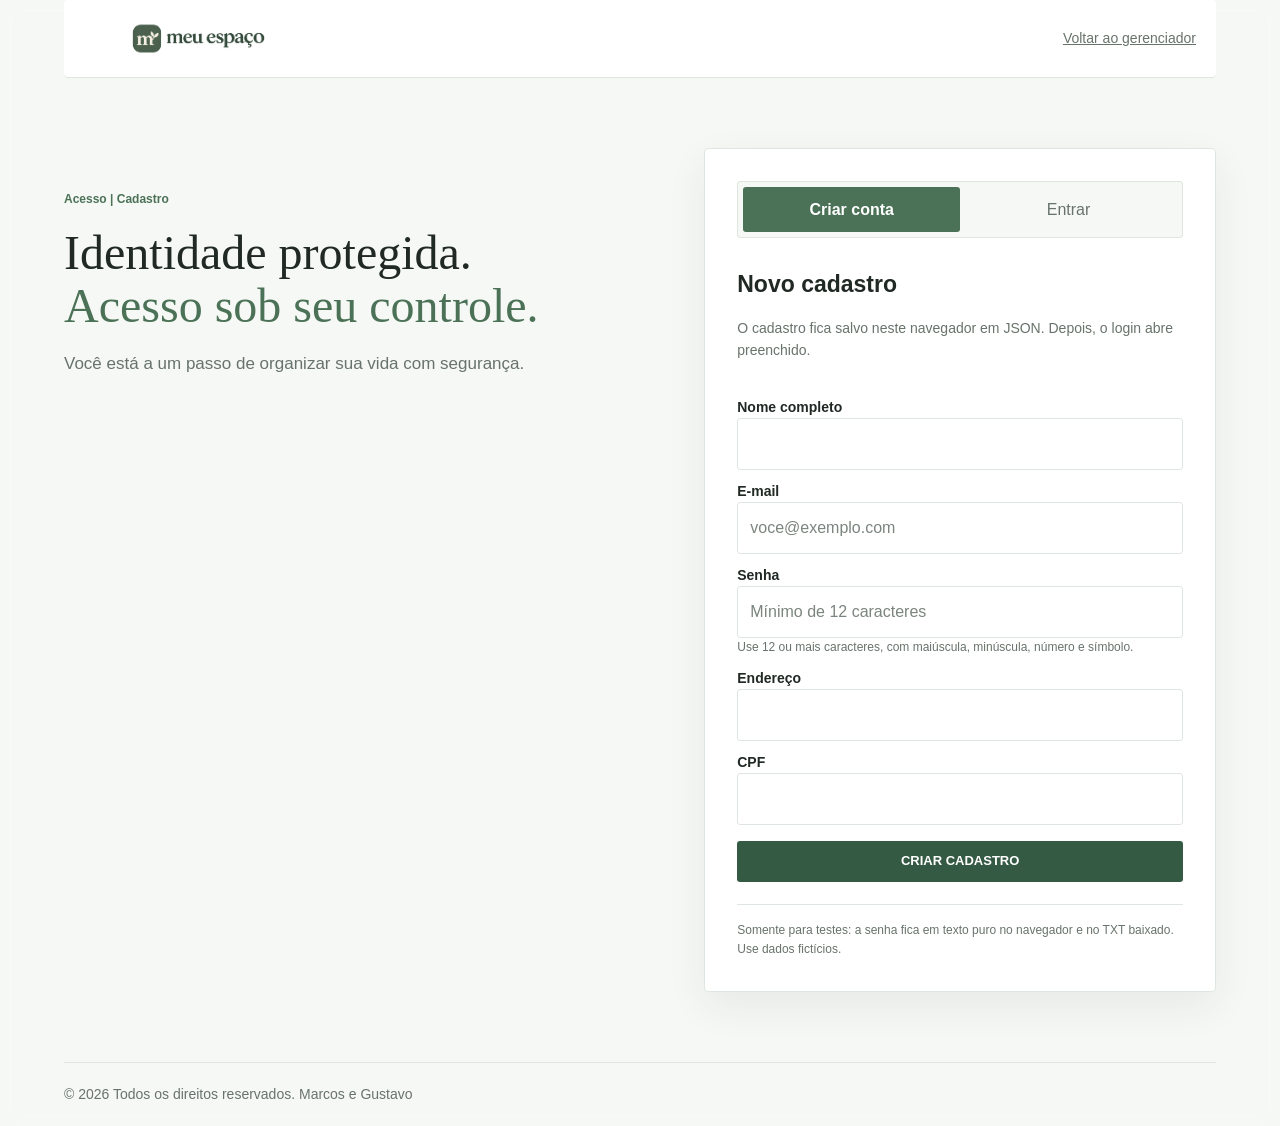
==== commit 9ff3d1d5: "imgs e ajustes finais" ====
--- a/cadastro.html
+++ b/cadastro.html
@@ -4,7 +4,7 @@
 <body class="auth-page">
   <div class="scanlines" aria-hidden="true"></div>
   <header class="auth-header">
-    <a href="index.html" class="logo logo-small">Gerenciador de tarefas</a>
+    <a href="index.html" class="logo logo-small" aria-label="Meu Espaço, início"><img class="auth-brand-logo" src="assets/logo.png" alt=""></a>
     <a class="auth-back" href="index.html">Voltar ao gerenciador</a>
   </header>
 
--- a/style.css
+++ b/style.css
@@ -706,4 +706,257 @@
 	55% { opacity: 1; transform: translateY(-50%) scale(1); }
 	85% { opacity: 1; }
 	100% { opacity: 0; }
+}
+
+/* Landing page */
+.landing-page {
+	--landing-ink: #292e29;
+	--landing-muted: #727a72;
+	--landing-green: #416b54;
+	--landing-sage: #e8eee5;
+	--landing-line: #e9e8e1;
+	min-height: 100vh;
+	color: var(--landing-ink);
+	background: #f7f7f2;
+	background-image: none;
+	backdrop-filter: none;
+	font-family: 'Trebuchet MS', Arial, sans-serif;
+}
+
+.landing-page [hidden] { display: none !important; }
+.landing-page button { font: inherit; }
+.landing-page .landing-header { border-bottom: 1px solid var(--landing-line); background: #f7f7f2; }
+.landing-header-inner { display: flex; width: min(1120px, calc(100% - 48px)); min-height: 78px; align-items: center; justify-content: space-between; gap: 28px; margin: 0 auto; }
+.landing-brand { display: inline-flex; flex: 0 0 auto; align-items: center; gap: 10px; color: var(--landing-ink); font-family: Georgia, 'Times New Roman', serif; font-size: 18px; font-weight: bold; text-decoration: none; }
+.landing-brand-mark, .preview-mark { display: grid; width: 34px; height: 34px; place-items: center; border-radius: 4px; color: #fff; background: var(--landing-green); font-family: Georgia, serif; font-size: 17px; }
+.landing-header nav { width: auto; margin: 0; }
+.landing-header nav ul { display: flex; min-height: 0; flex-wrap: wrap; align-items: center; justify-content: flex-end; gap: 4px; margin: 0; padding: 0; list-style: none; }
+.landing-header nav a, .landing-header #logout-button { display: inline-flex; min-height: 38px; align-items: center; padding: 0 12px; border: 0; border-radius: 3px; color: #58645a; background: transparent; font-size: 13px; font-weight: normal; text-decoration: none; cursor: pointer; }
+.landing-header nav a:hover, .landing-header #logout-button:hover { color: var(--landing-green); background: var(--landing-sage); text-decoration: none; }
+.landing-header nav a[aria-current="page"] { color: var(--landing-green); font-weight: bold; }
+.landing-header #tasks-nav a { min-height: 40px; padding: 0 16px; border: 1px solid var(--landing-green); border-radius: 6px; color: #fff; background: var(--landing-green); font-weight: bold; box-shadow: 0 3px 10px rgba(65, 107, 84, .16); transition: background .18s ease, box-shadow .18s ease, transform .18s ease; }
+.landing-header #tasks-nav a:hover { color: #fff; background: #355a43; box-shadow: 0 5px 14px rgba(65, 107, 84, .22); text-decoration: none; transform: translateY(-1px); }
+.landing-main { width: min(1120px, calc(100% - 48px)); margin: 0 auto; padding: 0 0 66px; }
+.landing-hero { display: grid; grid-template-columns: minmax(0, 1.05fr) minmax(340px, .85fr); align-items: center; gap: 9%; padding: 82px 0 88px; }
+.landing-eyebrow { margin: 0 0 16px; color: var(--landing-green); font-size: 11px; font-weight: bold; letter-spacing: 1px; }
+.landing-copy h1 { margin: 0; color: var(--landing-ink); font-family: Georgia, 'Times New Roman', serif; font-size: 62px; font-weight: normal; letter-spacing: 0; line-height: 1.08; }
+.landing-copy h1 span { color: var(--landing-green); }
+.landing-intro { max-width: 440px; margin: 20px 0 27px; color: var(--landing-muted); font-size: 18px; line-height: 1.65; }
+.landing-actions { display: flex; flex-wrap: wrap; align-items: center; gap: 12px 20px; }
+.landing-button { display: inline-flex; min-height: 46px; align-items: center; justify-content: center; gap: 19px; padding: 0 17px; border: 1px solid var(--landing-green); border-radius: 4px; color: #fff; background: var(--landing-green); font-size: 14px; font-weight: bold; text-decoration: none; transition: background .16s ease; }
+.landing-button:hover { color: #fff; background: #355a43; }
+.landing-button span { font-size: 18px; font-weight: normal; }
+.landing-login-link { padding: 8px 0; color: var(--landing-green); font-size: 14px; text-decoration-thickness: 1px; text-underline-offset: 4px; }
+.landing-login-link:hover { color: #355a43; }
+.landing-member-message { margin: 0; color: var(--landing-green); font-size: 15px; }
+.landing-preview { overflow: hidden; border: 1px solid #dedfd6; border-radius: 4px; background: #fcfcf8; }
+.preview-heading { display: flex; min-height: 62px; align-items: center; gap: 11px; padding: 0 22px; border-bottom: 1px solid var(--landing-line); color: #697168; font-family: Georgia, 'Times New Roman', serif; font-size: 14px; }
+.preview-mark { width: 30px; height: 30px; font-size: 15px; }
+.preview-content { padding: 27px 25px 22px; }
+.preview-content .landing-eyebrow { margin-bottom: 8px; font-size: 10px; }
+.preview-content h2 { max-width: 320px; margin: 0 0 20px; font-family: Georgia, 'Times New Roman', serif; font-size: 25px; font-weight: normal; letter-spacing: 0; line-height: 1.3; }
+.preview-areas { margin: 0; padding: 0; list-style: none; }
+.preview-areas li { display: flex; min-height: 43px; align-items: center; gap: 14px; border-top: 1px solid #eeeee8; color: #4f584f; font-size: 13px; }
+.preview-number { color: #8a9789; font-size: 10px; }
+.preview-line { width: 34px; height: 1px; margin-left: auto; background: #cbd6c9; }
+.preview-note { margin: 17px 0 0; padding: 11px 13px; color: #526852; background: var(--landing-sage); font-family: Georgia, 'Times New Roman', serif; font-size: 13px; }
+.landing-areas { padding-top: 37px; border-top: 1px solid var(--landing-line); }
+.areas-heading { display: flex; align-items: end; justify-content: space-between; gap: 24px; margin-bottom: 25px; }
+.areas-heading .landing-eyebrow { margin-bottom: 8px; }
+.areas-heading h2 { margin: 0; font-family: Georgia, 'Times New Roman', serif; font-size: 30px; font-weight: normal; letter-spacing: 0; }
+.area-list { display: grid; grid-template-columns: repeat(2, minmax(0, 1fr)); column-gap: 42px; }
+.area-item { display: flex; min-height: 96px; align-items: flex-start; gap: 16px; padding: 18px 0; border-top: 1px solid var(--landing-line); }
+.area-index { padding-top: 3px; color: var(--landing-green); font-size: 11px; }
+.area-item h3 { margin: 0; font-family: Georgia, 'Times New Roman', serif; font-size: 18px; font-weight: normal; }
+.area-item p { max-width: 360px; margin: 5px 0 0; color: var(--landing-muted); font-size: 13px; line-height: 1.55; }
+.landing-footer { display: flex; width: 100%; min-height: 66px; align-items: center; justify-content: space-between; gap: 20px; padding: 0 max(24px, calc((100% - 1120px) / 2)); border-top: 1px solid var(--landing-line); color: var(--landing-muted); font-size: 12px; }
+.landing-footer-brand { color: var(--landing-ink); font-family: Georgia, 'Times New Roman', serif; font-size: 14px; text-decoration: none; }
+
+@media (max-width: 760px) {
+	.landing-header-inner { min-height: 0; flex-direction: column; align-items: flex-start; gap: 12px; padding: 15px 0 11px; }
+	.landing-header nav { width: 100%; }
+	.landing-header nav ul { justify-content: flex-start; }
+	.landing-header nav a, .landing-header #logout-button { min-height: 34px; padding: 0 9px; font-size: 12px; }
+	.landing-main { padding-bottom: 49px; }
+	.landing-hero { grid-template-columns: minmax(0, 1fr); gap: 39px; padding: 59px 0 58px; }
+	.landing-copy h1 { font-size: 52px; }
+	.landing-intro { font-size: 16px; }
+	.landing-preview { width: min(100%, 500px); }
+	.areas-heading { align-items: flex-start; flex-direction: column; gap: 0; }
+}
+
+@media (max-width: 520px) {
+	.landing-header-inner, .landing-main { width: calc(100% - 36px); }
+	.landing-header-inner { gap: 9px; }
+	.landing-header nav ul { column-gap: 0; }
+	.landing-header nav a, .landing-header #logout-button { padding: 0 7px; font-size: 11px; }
+	.landing-hero { gap: 32px; padding: 48px 0 45px; }
+	.landing-copy h1 { font-size: 44px; }
+	.landing-intro { margin: 15px 0 22px; font-size: 15px; }
+	.landing-actions { align-items: flex-start; flex-direction: column; gap: 8px; }
+	.landing-button { min-height: 44px; }
+	.preview-heading { padding: 0 17px; }
+	.preview-content { padding: 22px 17px 18px; }
+	.preview-content h2 { font-size: 22px; }
+	.preview-areas li { gap: 10px; }
+	.areas-heading h2 { font-size: 26px; }
+	.area-list { grid-template-columns: minmax(0, 1fr); }
+	.area-item { min-height: 80px; }
+	.landing-footer { min-height: 60px; align-items: flex-start; flex-direction: column; justify-content: center; gap: 3px; padding: 10px 18px; }
+}
+
+.landing-page {
+	--landing-coral: #c96f56;
+	--landing-teal: #347778;
+	background-image: radial-gradient(ellipse at 93% 13%, rgba(201, 111, 86, .08), transparent 24%), radial-gradient(ellipse at 5% 57%, rgba(52, 119, 120, .07), transparent 28%);
+}
+.landing-copy h1 span { color: var(--landing-coral); }
+.landing-eyebrow { color: var(--landing-teal); }
+.landing-promise { display: flex; align-items: center; gap: 9px; margin-top: 25px; color: var(--landing-muted); font-size: 12px; }
+.landing-promise span { color: var(--landing-coral); font-size: 17px; }
+.landing-preview { box-shadow: 0 18px 55px rgba(41, 46, 41, .07); }
+.preview-mark { background: var(--landing-teal); }
+.preview-number { color: var(--landing-teal); }
+.preview-areas li:nth-child(2) .preview-number,
+.preview-areas li:nth-child(4) .preview-number { color: var(--landing-coral); }
+.preview-line { background: linear-gradient(90deg, var(--landing-teal), #d8ddd5); }
+.preview-note { display: flex; align-items: center; gap: 8px; background: #edf3ef; }
+.preview-note span { display: grid; width: 19px; height: 19px; place-items: center; border-radius: 50%; color: #fff; background: var(--landing-teal); font-family: Arial, sans-serif; font-size: 11px; }
+.landing-areas { padding-top: 54px; }
+.area-item { gap: 12px; }
+.area-icon { display: grid; width: 30px; height: 30px; flex: 0 0 30px; place-items: center; margin: -3px 2px 0 0; border-radius: 8px 8px 8px 2px; color: var(--landing-green); background: var(--landing-sage); font-size: 14px; }
+.area-icon-coral { color: #a94f3c; background: #f7e9e3; }
+.area-icon-teal { color: #286365; background: #e3efed; }
+.landing-benefits { display: grid; grid-template-columns: minmax(220px, .8fr) minmax(0, 1.2fr); gap: 8%; align-items: start; margin-top: 74px; padding: 48px 0 52px; border-top: 1px solid var(--landing-line); border-bottom: 1px solid var(--landing-line); }
+.benefits-heading h2, .steps-heading h2, .landing-cta h2 { margin: 0; font-family: Georgia, 'Times New Roman', serif; font-size: 30px; font-weight: normal; line-height: 1.3; }
+.benefits-heading h2 span { color: var(--landing-teal); }
+.benefits-heading > p:last-child { max-width: 330px; margin: 14px 0 0; color: var(--landing-muted); font-size: 14px; line-height: 1.7; }
+.benefit-list { display: grid; grid-template-columns: repeat(3, minmax(0, 1fr)); gap: 12px; }
+.benefit-card { min-height: 200px; padding: 20px 17px; border: 1px solid var(--landing-line); border-radius: 5px; background: rgba(255, 255, 255, .62); }
+.benefit-number { color: var(--landing-green); font-size: 9px; font-weight: bold; letter-spacing: .8px; }
+.benefit-coral { color: #ae5a44; }
+.benefit-teal { color: var(--landing-teal); }
+.benefit-card h3, .steps-list h3 { margin: 23px 0 8px; font-family: Georgia, 'Times New Roman', serif; font-size: 17px; font-weight: normal; line-height: 1.4; }
+.benefit-card p, .steps-list p { margin: 0; color: var(--landing-muted); font-size: 12px; line-height: 1.65; }
+.landing-steps { display: grid; grid-template-columns: .65fr 1fr; gap: 8%; align-items: start; padding: 58px 0; }
+.steps-list { display: grid; grid-template-columns: repeat(3, minmax(0, 1fr)); gap: 22px; margin: 0; padding: 0; list-style: none; }
+.steps-list li { display: flex; align-items: flex-start; gap: 11px; }
+.steps-list li > span { display: grid; width: 28px; height: 28px; flex: 0 0 28px; place-items: center; border-radius: 50%; color: #fff; background: var(--landing-teal); font-size: 12px; }
+.steps-list li:nth-child(2) > span { background: var(--landing-coral); }
+.steps-list h3 { margin: 2px 0 7px; font-size: 15px; }
+.steps-list p { font-size: 11px; }
+.landing-cta { display: flex; align-items: center; justify-content: space-between; gap: 35px; padding: 32px 36px; border-radius: 6px; background: #e8eee5; }
+.landing-cta .landing-eyebrow { margin-bottom: 9px; }
+.landing-cta h2 { font-size: 26px; }
+.landing-cta > div > p:last-child { max-width: 560px; margin: 9px 0 0; color: var(--landing-muted); font-size: 13px; line-height: 1.6; }
+.cta-button { flex: 0 0 auto; border-color: var(--landing-coral); background: var(--landing-coral); }
+.cta-button:hover { background: #ae5a44; }
+.footer-top-link { color: var(--landing-teal); text-decoration: none; }
+.footer-top-link:hover { text-decoration: underline; text-underline-offset: 3px; }
+
+.workspace-page {
+	--accent-coral: #c96f56;
+	--accent-teal: #347778;
+	background-image: radial-gradient(ellipse at 78% 4%, rgba(237, 225, 203, .34), transparent 31%), radial-gradient(ellipse at 8% 85%, rgba(220, 235, 222, .3), transparent 32%), radial-gradient(ellipse at 100% 90%, rgba(52, 119, 120, .06), transparent 25%);
+}
+.workspace-page .brand-mark { background: var(--accent-teal); }
+.workspace-page .nav-item.active { color: #286365; background: #e3efed; }
+.workspace-page .nav-item.active > span:first-child { color: var(--accent-teal); }
+.workspace-page .button-primary { box-shadow: 0 3px 8px rgba(52, 119, 120, .14); }
+.workspace-page .summary-grid .summary-card:nth-child(1) { border-top: 2px solid var(--accent-coral); }
+.workspace-page .summary-grid .summary-card:nth-child(2) { border-top: 2px solid var(--accent-teal); }
+.workspace-page .summary-grid .summary-card:nth-child(3) { border-top: 2px solid #8b9c71; }
+.workspace-page .summary-card > strong { color: #286365; }
+.workspace-page .summary-grid .summary-card:first-child > strong { color: #a95843; }
+.workspace-page .text-action, .workspace-page .inline-add { color: var(--accent-teal) !important; }
+.workspace-page .task-check { border-color: #b5c9c0; }
+.workspace-page .task-row.completed .task-check { border-color: var(--accent-teal); background: var(--accent-teal); }
+.workspace-page .calendar-day.today { color: #fff; background: var(--accent-teal); }
+.workspace-page .event-line.is-task { border-left-color: var(--accent-teal); }
+.workspace-page .event-kind { color: var(--accent-teal); }
+.workspace-page .week-tag { color: #a95843; background: #f7e9e3; }
+.workspace-page .chart-bar { background: var(--accent-teal); }
+.workspace-page .goal-progress span, .workspace-page .large-progress span, .workspace-page .mini-progress span { background: var(--accent-teal); }
+.workspace-page .mobile-add { background: var(--accent-coral); }
+.workspace-page .breadcrumb-home { color: #347778; text-decoration: none; transition: color .16s ease; }
+.workspace-page .breadcrumb-home:hover { color: #245d5e; text-decoration: underline; text-underline-offset: 3px; }
+.workspace-page .task-delete { display: grid; width: 30px; height: 30px; flex: 0 0 30px; place-items: center; padding: 0; border: 0; border-radius: 6px; color: #999a91; background: transparent; cursor: pointer; font-size: 19px; line-height: 1; opacity: .72; transition: color .16s ease, background .16s ease, opacity .16s ease; }
+.workspace-page .task-delete:hover, .workspace-page .task-delete:focus-visible { color: #a95843; background: #f7e9e3; opacity: 1; }
+.landing-brand-logo { display: block; width: 240px; height: auto; }
+.preview-logo { display: block; width: 165px; height: auto; }
+.landing-footer-brand { display: inline-flex; align-items: center; }
+.footer-brand-logo { display: block; width: 200px; height: auto; }
+.workspace-brand { align-items: flex-start; flex-direction: column; gap: 7px; }
+.workspace-brand-logo { display: block; width: 205px; max-width: 100%; height: auto; }
+.workspace-brand-tagline { margin-left: 3px; color: #999a91; font-family: 'Trebuchet MS', Arial, sans-serif; font-size: 10px; font-weight: normal; }
+.auth-brand-logo { display: block; width: 230px; height: auto; }
+.login-brand { display: inline-block; width: 230px; margin: 16px 0 0 5%; }
+.login-brand img { display: block; width: 100%; height: auto; }
+.landing-hero { position: relative; isolation: isolate; }
+.landing-hero::before { position: absolute; z-index: -1; inset: 28px 0; border-radius: 14px; background: url("assets/back.png") center / cover no-repeat; content: ""; opacity: .32; }
+.landing-cta { background-color: #e8eee5; background-image: linear-gradient(90deg, rgba(232, 238, 229, .96) 0%, rgba(232, 238, 229, .91) 58%, rgba(232, 238, 229, .62) 100%), url("assets/back.png"); background-position: center, 72% 58%; background-size: cover; }
+
+@media (max-width: 900px) {
+	.landing-benefits { grid-template-columns: 1fr; gap: 25px; }
+	.landing-steps { grid-template-columns: 1fr; gap: 25px; }
+}
+@media (max-width: 650px) {
+	.area-item { gap: 9px; }
+	.benefit-list { grid-template-columns: 1fr; }
+	.benefit-card { min-height: 0; }
+	.benefit-card h3 { margin-top: 13px; }
+	.steps-list { grid-template-columns: 1fr; gap: 17px; }
+	.landing-cta { align-items: flex-start; flex-direction: column; gap: 18px; padding: 25px 20px; }
+	.landing-cta h2, .benefits-heading h2, .steps-heading h2 { font-size: 25px; }
+	.landing-brand-logo { width: 220px; }
+	.preview-logo { width: 145px; }
+	.footer-brand-logo { width: 180px; }
+}
+
+.landing-page,
+.workspace-page { font-family: "Segoe UI", Arial, sans-serif; }
+.landing-eyebrow { font-size: 12px; }
+.landing-header nav a,
+.landing-header #logout-button { font-size: 13px; }
+.preview-content .landing-eyebrow { font-size: 11px; }
+.preview-areas li { font-size: 14px; }
+.preview-number,
+.area-index { font-size: 12px; }
+.landing-promise,
+.area-item p,
+.benefit-card p,
+.steps-list p,
+.landing-cta > div > p:last-child { font-size: 14px; }
+.benefit-number { font-size: 11px; }
+.landing-footer { font-size: 13px; }
+.workspace-page .eyebrow { font-size: 11px; }
+.workspace-page .sidebar-caption { font-size: 10px; }
+.workspace-page .workspace-brand-tagline,
+.workspace-page .profile-chip small { font-size: 11px; }
+.workspace-page .today-date,
+.workspace-page .summary-card > span,
+.workspace-page .note-category,
+.workspace-page .event-kind,
+.workspace-page .event-date,
+.workspace-page .history-row { font-size: 12px; }
+.workspace-page .summary-card > small,
+.workspace-page .summary-foot { font-size: 11px; }
+.workspace-page .note-card p,
+.workspace-page .page-heading > div > p:last-child { font-size: 13px; }
+.workspace-page .workspace-footer { font-size: 12px; }
+.workspace-page .mobile-nav-item { font-size: 11px !important; }
+
+@media (max-width: 700px) {
+	.landing-header nav a,
+	.landing-header #logout-button { font-size: 12px; }
+	.workspace-page .today-date { font-size: 11px; }
+	.workspace-page .summary-top { font-size: 11px; }
+	.workspace-page .summary-card > p { font-size: 11px; }
+	.workspace-page .summary-foot { font-size: 10px; }
+	.workspace-page .welcome-copy { font-size: 13px; }
+	.workspace-page .page-heading > div > p:last-child { font-size: 12px; }
+}
+@media (max-width: 520px) {
+	.landing-header nav a,
+	.landing-header #logout-button { font-size: 12px; }
 }
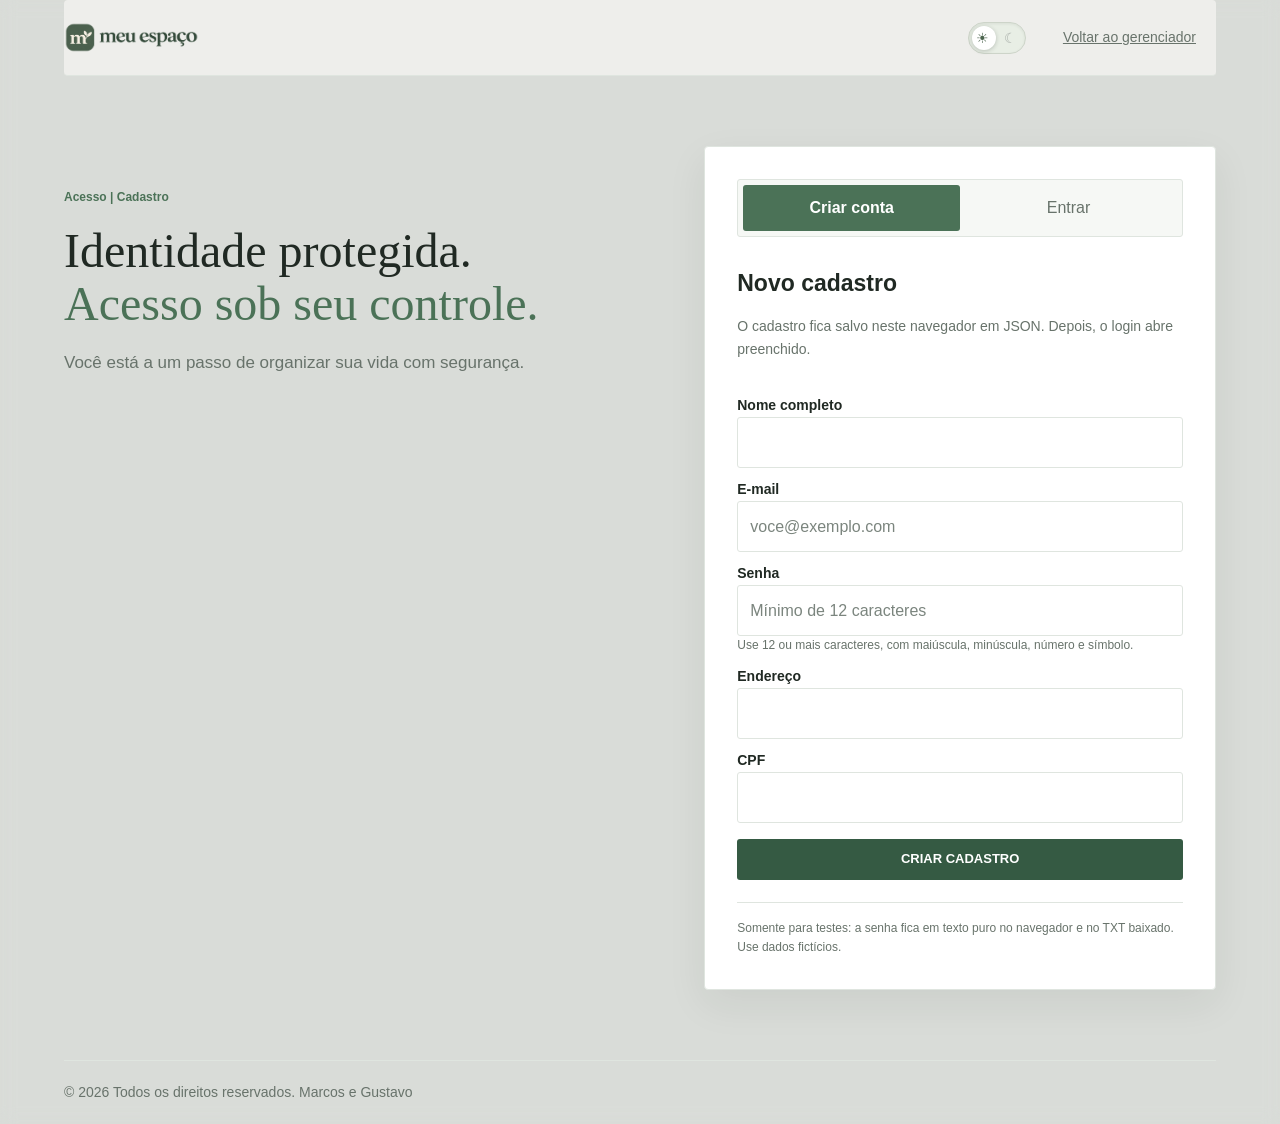
==== commit cb77e1c2: "ajustes finais do final" ====
--- a/cadastro.html
+++ b/cadastro.html
@@ -5,7 +5,14 @@
   <div class="scanlines" aria-hidden="true"></div>
   <header class="auth-header">
     <a href="index.html" class="logo logo-small" aria-label="Meu Espaço, início"><img class="auth-brand-logo" src="assets/logo.png" alt=""></a>
-    <a class="auth-back" href="index.html">Voltar ao gerenciador</a>
+    <div class="auth-header-actions">
+      <button class="theme-toggle" type="button" role="switch" aria-checked="false" aria-label="Ativar modo escuro" title="Ativar modo escuro">
+        <span class="theme-toggle-track" aria-hidden="true">
+          <span class="theme-toggle-sun">☀</span><span class="theme-toggle-moon">☾</span><span class="theme-toggle-thumb"></span>
+        </span>
+      </button>
+      <a class="auth-back" href="index.html">Voltar ao gerenciador</a>
+    </div>
   </header>
 
   <main class="auth-shell">
--- a/style.css
+++ b/style.css
@@ -376,6 +376,8 @@
 	color: var(--ink);
 	background: #f7f7f2;
 	background-image: radial-gradient(ellipse at 78% 4%, rgba(237, 225, 203, .34), transparent 31%), radial-gradient(ellipse at 8% 85%, rgba(220, 235, 222, .3), transparent 32%);
+	backdrop-filter: none;
+	-webkit-backdrop-filter: none;
 	font-family: 'Trebuchet MS', Arial, sans-serif;
 	line-height: 1.5;
 }
@@ -387,7 +389,7 @@
 .workspace-page button { color: inherit; }
 .workspace-shell { min-height: 100vh; }
 .workspace-sidebar { position: fixed; inset: 0 auto 0 0; z-index: 5; display: flex; flex-direction: column; width: 244px; padding: 29px 18px 18px; border-right: 1px solid rgba(226, 226, 216, .8); background: rgba(250, 250, 246, .84); }
-.workspace-brand { display: flex; align-items: center; gap: 11px; margin: 0 0 51px 8px; color: var(--ink); font-family: Georgia, serif; font-size: 18px; font-weight: bold; text-decoration: none; }
+.workspace-brand { display: flex; align-items: flex-start; flex-direction: column; gap: 5px; margin: 0 0 28px 8px; color: var(--ink); font-family: Georgia, serif; font-size: 18px; font-weight: bold; text-decoration: none; }
 .brand-mark { display: grid; width: 38px; height: 38px; place-items: center; border-radius: 12px 12px 12px 4px; color: #fff; background: #587c61; font-size: 19px; }
 .workspace-brand small, .profile-chip small { display: block; color: #999a91; font-family: 'Trebuchet MS', Arial, sans-serif; font-size: 10px; font-weight: normal; }
 .sidebar-caption { margin: 0 0 12px 12px; color: #a4a49a; font-size: 9px; font-weight: bold; letter-spacing: 1px; }
@@ -532,6 +534,23 @@
 .entry-dialog { width: min(440px, calc(100% - 30px)); padding: 0; border: 1px solid #e6e5dd; border-radius: 8px; color: var(--ink); background: #fbfbf7; box-shadow: 0 20px 70px rgba(39, 44, 36, .2); }
 .entry-dialog::backdrop { background: rgba(34, 40, 34, .35); backdrop-filter: blur(3px); }
 .entry-dialog form { display: flex; flex-direction: column; padding: 25px; }
+.search-dialog { width: min(520px, calc(100% - 30px)); max-height: min(76vh, 620px); overflow: auto; padding: 0; border: 1px solid #e6e5dd; border-radius: 10px; color: var(--ink); background: #fbfbf7; box-shadow: 0 20px 70px rgba(39, 44, 36, .2); }
+.search-dialog::backdrop { background: rgba(34, 40, 34, .42); backdrop-filter: blur(3px); }
+.search-dialog-content { padding: 24px; }
+.search-dialog .dialog-heading { margin-bottom: 18px; }
+.search-label { display: block; margin-bottom: 7px; color: #62665d; font-size: 12px; font-weight: bold; }
+.search-input { width: 100%; min-height: 44px; padding: 10px 12px; border: 1px solid #d9ddd4; border-radius: 6px; color: var(--ink); background: #fff; font: inherit; font-size: 15px; }
+.search-input:focus-visible { outline: 2px solid #347778; outline-offset: 2px; }
+.search-results { display: grid; gap: 7px; max-height: 45vh; overflow-y: auto; margin-top: 16px; }
+.search-hint { margin: 4px 0; color: var(--muted); font-size: 14px; line-height: 1.5; }
+.search-result { display: flex; width: 100%; min-height: 58px; align-items: center; justify-content: space-between; gap: 14px; padding: 9px 12px; border: 1px solid #e7e9e2; border-radius: 6px; color: var(--ink); background: #fff; text-align: left; cursor: pointer; transition: border-color .16s ease, background .16s ease, transform .16s ease; }
+.search-result:hover { border-color: #b7c9b8; background: #f1f5ef; transform: translateY(-1px); }
+.search-result:focus-visible { outline: 2px solid #347778; outline-offset: 1px; }
+.search-result-copy { display: grid; gap: 4px; min-width: 0; }
+.search-result-copy strong { overflow: hidden; font-size: 14px; font-weight: 600; text-overflow: ellipsis; white-space: nowrap; }
+.search-result-copy small { color: var(--muted); font-size: 12px; }
+.search-result-arrow { color: #347778; font-size: 18px; }
+.search-result-highlight { border-color: #8fb59b !important; box-shadow: 0 0 0 3px rgba(143, 181, 155, .35); }
 .dialog-heading { display: flex; align-items: flex-start; justify-content: space-between; margin-bottom: 15px; }
 .dialog-heading h2 { margin: 0; font-family: Georgia, serif; font-size: 24px; font-weight: normal; }
 .dialog-close { width: 29px; height: 29px; border: 0; border-radius: 50%; color: #71756c !important; background: #efefe9; cursor: pointer; font-size: 21px !important; line-height: 1; }
@@ -882,19 +901,46 @@
 .workspace-page .breadcrumb-home:hover { color: #245d5e; text-decoration: underline; text-underline-offset: 3px; }
 .workspace-page .task-delete { display: grid; width: 30px; height: 30px; flex: 0 0 30px; place-items: center; padding: 0; border: 0; border-radius: 6px; color: #999a91; background: transparent; cursor: pointer; font-size: 19px; line-height: 1; opacity: .72; transition: color .16s ease, background .16s ease, opacity .16s ease; }
 .workspace-page .task-delete:hover, .workspace-page .task-delete:focus-visible { color: #a95843; background: #f7e9e3; opacity: 1; }
-.landing-brand-logo { display: block; width: 240px; height: auto; }
-.preview-logo { display: block; width: 165px; height: auto; }
+.landing-brand-logo { display: block; width: 138px; height: auto; }
+.preview-logo { display: block; width: 94px; height: auto; }
 .landing-footer-brand { display: inline-flex; align-items: center; }
-.footer-brand-logo { display: block; width: 200px; height: auto; }
+.footer-brand-logo { display: block; width: 115px; height: auto; }
 .workspace-brand { align-items: flex-start; flex-direction: column; gap: 7px; }
-.workspace-brand-logo { display: block; width: 205px; max-width: 100%; height: auto; }
+.workspace-brand-logo { display: block; width: 140px; max-width: 100%; height: auto; }
 .workspace-brand-tagline { margin-left: 3px; color: #999a91; font-family: 'Trebuchet MS', Arial, sans-serif; font-size: 10px; font-weight: normal; }
-.auth-brand-logo { display: block; width: 230px; height: auto; }
-.login-brand { display: inline-block; width: 230px; margin: 16px 0 0 5%; }
+.auth-header .logo { padding: 0; }
+.auth-brand-logo { display: block; width: 135px; height: auto; }
+.login-brand { display: inline-block; width: 135px; margin: 16px 0 0 5%; }
 .login-brand img { display: block; width: 100%; height: auto; }
 .landing-hero { position: relative; isolation: isolate; }
 .landing-hero::before { position: absolute; z-index: -1; inset: 28px 0; border-radius: 14px; background: url("assets/back.png") center / cover no-repeat; content: ""; opacity: .32; }
 .landing-cta { background-color: #e8eee5; background-image: linear-gradient(90deg, rgba(232, 238, 229, .96) 0%, rgba(232, 238, 229, .91) 58%, rgba(232, 238, 229, .62) 100%), url("assets/back.png"); background-position: center, 72% 58%; background-size: cover; }
+.landing-header .about-menu-item { position: relative; }
+.landing-header nav { position: relative; }
+.landing-header .about-trigger { display: inline-flex; min-height: 38px; align-items: center; gap: 8px; padding: 0 12px; border: 0; border-radius: 3px; color: #58645a; background: transparent; font: inherit; font-size: 13px; cursor: pointer; }
+.landing-header .about-trigger:hover,
+.landing-header .about-trigger[aria-expanded="true"] { color: var(--landing-teal); background: var(--landing-sage); }
+.landing-header .about-trigger > span { color: var(--landing-teal); font-size: 15px; transition: transform .18s ease; }
+.landing-header .about-trigger[aria-expanded="true"] > span { transform: rotate(180deg); }
+.landing-page .sidebar.about-menu { position: absolute; z-index: 10; top: calc(100% + 12px); right: 0; left: auto; display: none; width: min(400px, calc(100vw - 36px)); height: auto; margin: 0; padding: 23px; border: 1px solid rgba(226, 226, 216, .95); border-radius: 12px; background: rgba(255, 255, 252, .97); box-shadow: 0 20px 55px rgba(41, 46, 41, .15); text-align: left; }
+.landing-page .sidebar.about-menu.active { display: block; }
+.about-menu > .landing-eyebrow { margin-bottom: 12px; font-size: 11px; }
+.about-menu-tabs { display: flex; gap: 7px; margin-bottom: 18px; padding: 4px; border-radius: 8px; background: #f2f3ed; }
+.landing-header .about-menu-tab { flex: 1; min-height: 36px; padding: 0 10px; border: 0; border-radius: 6px; color: #68736b; background: transparent; font: inherit; font-size: 13px; cursor: pointer; transition: color .16s ease, background .16s ease, box-shadow .16s ease; }
+.landing-header .about-menu-tab.active { color: #286365; background: #fff; font-weight: 600; box-shadow: 0 1px 4px rgba(41, 46, 41, .09); }
+.about-menu-panel { animation: about-panel-in .2s ease both; }
+.about-menu-panel h2 { margin: 0 0 9px; color: var(--landing-ink); font-family: Georgia, 'Times New Roman', serif; font-size: 22px; font-weight: normal; line-height: 1.3; }
+.about-menu-panel p { margin: 0; color: var(--landing-muted); font-size: 14px; line-height: 1.65; }
+.about-menu-panel p + p { margin-top: 9px; }
+.contact-menu-panel > p { margin-bottom: 12px; }
+.landing-page .contact-menu-link { display: flex; min-height: 58px; align-items: center; gap: 12px; padding: 9px 10px; border-radius: 8px; color: #345b4a; background: #f2f3ed; font-size: 14px; line-height: 1.5; text-decoration: none; transition: background .16s ease, transform .16s ease; }
+.landing-page .contact-menu-link + .contact-menu-link { margin-top: 8px; }
+.landing-page .contact-menu-link:hover { background: #e6eeea; text-decoration: none; transform: translateY(-1px); }
+.landing-page .contact-menu-link:focus-visible { outline: 3px solid rgba(52, 119, 120, .35); outline-offset: 2px; }
+.contact-menu-link strong { color: #283c30; font-size: 12px; letter-spacing: .03em; }
+.contact-menu-icon { display: grid; width: 36px; height: 36px; flex: 0 0 36px; place-items: center; border-radius: 10px; color: #fff; background: #347778; font-size: 17px; }
+.landing-page .about-menu-panel[hidden] { display: none !important; }
+@keyframes about-panel-in { from { opacity: 0; transform: translateY(4px); } to { opacity: 1; transform: translateY(0); } }
 
 @media (max-width: 900px) {
 	.landing-benefits { grid-template-columns: 1fr; gap: 25px; }
@@ -908,9 +954,17 @@
 	.steps-list { grid-template-columns: 1fr; gap: 17px; }
 	.landing-cta { align-items: flex-start; flex-direction: column; gap: 18px; padding: 25px 20px; }
 	.landing-cta h2, .benefits-heading h2, .steps-heading h2 { font-size: 25px; }
-	.landing-brand-logo { width: 220px; }
-	.preview-logo { width: 145px; }
-	.footer-brand-logo { width: 180px; }
+	.landing-brand-logo { width: 126px; }
+	.preview-logo { width: 83px; }
+	.footer-brand-logo { width: 103px; }
+}
+@media (max-width: 760px) {
+	.landing-header .about-trigger { min-height: 34px; padding: 0 9px; font-size: 12px; }
+	.landing-header .about-menu-item { position: static; }
+	.landing-page .sidebar.about-menu { top: calc(100% + 8px); right: 0; left: auto; width: min(400px, calc(100vw - 36px)); padding: 19px; }
+}
+@media (max-width: 520px) {
+	.landing-header .about-trigger { padding: 0 7px; font-size: 12px; }
 }
 
 .landing-page,
@@ -952,11 +1006,370 @@
 	.workspace-page .today-date { font-size: 11px; }
 	.workspace-page .summary-top { font-size: 11px; }
 	.workspace-page .summary-card > p { font-size: 11px; }
+	.workspace-page .summary-card > small { font-size: 11px; }
 	.workspace-page .summary-foot { font-size: 10px; }
 	.workspace-page .welcome-copy { font-size: 13px; }
 	.workspace-page .page-heading > div > p:last-child { font-size: 12px; }
+	.workspace-page .mobile-nav { justify-content: space-between; gap: 2px; padding: 0; }
+	.workspace-page .mobile-nav { width: auto; margin: 0; }
+	.workspace-page .mobile-nav-item { min-width: 0; flex: 1 1 0; padding: 4px 0; font-size: 10px !important; text-align: center; }
+	.workspace-page .mobile-nav-item[data-view="progress"],
+	.workspace-page .mobile-nav-item[data-view="goals"] { flex-grow: 1.1; }
+	.workspace-page .mobile-add { flex: 0 0 40px; }
+	.workspace-page .page-heading { align-items: flex-start; flex-direction: column; gap: 14px; }
+	.workspace-page .page-heading > .button-primary { align-self: flex-start; }
+	.workspace-page .breadcrumb { gap: 7px; white-space: nowrap; }
+	.workspace-page .topbar-actions { gap: 7px; }
+}
+@media (max-width: 390px) {
+	.workspace-page .workspace-topbar { padding-right: 12px; padding-left: 12px; }
+	.workspace-page .breadcrumb { font-size: 10px; }
+	.workspace-page .today-date { max-width: 78px; }
+	.workspace-page .notes-page-grid { grid-template-columns: 1fr; }
 }
 @media (max-width: 520px) {
 	.landing-header nav a,
 	.landing-header #logout-button { font-size: 12px; }
+}
+
+body { background: #e9ebe4; }
+.auth-page { background: #e9ebe4; }
+.auth-header { background: #f4f4ee; }
+.landing-page {
+	--landing-muted: #626b63;
+	background-color: #ebede6;
+	background-image: radial-gradient(ellipse at 93% 13%, rgba(201, 111, 86, .07), transparent 24%), radial-gradient(ellipse at 5% 57%, rgba(52, 119, 120, .06), transparent 28%);
+}
+.landing-page .landing-header { background: #f3f3ed; }
+.landing-preview,
+.landing-page .sidebar.about-menu { background-color: #fcfcf8; }
+.landing-hero::before { opacity: .24; }
+.workspace-page {
+	--muted: #70756d;
+	background-color: #e8eae2;
+	background-image: radial-gradient(ellipse at 78% 4%, rgba(237, 225, 203, .3), transparent 31%), radial-gradient(ellipse at 8% 85%, rgba(220, 235, 222, .25), transparent 32%), radial-gradient(ellipse at 100% 90%, rgba(52, 119, 120, .05), transparent 25%);
+}
+.workspace-page .workspace-sidebar { background: #f2f2ec; }
+.workspace-page .workspace-topbar { background: rgba(247, 247, 241, .78); }
+.workspace-page .summary-card { background: #fbfbf7; }
+.workspace-page .content-block { background: #fbfbf7; }
+.workspace-page .note-card,
+.workspace-page .note-card:nth-child(3n + 2),
+.workspace-page .note-card:nth-child(3n) { background: #f3f3ed; }
+.workspace-page .summary-card > span,
+.workspace-page .summary-card > small,
+.workspace-page .today-date,
+.workspace-page .task-date,
+.workspace-page .note-card p,
+.workspace-page .history-row,
+.workspace-page .page-heading > div > p:last-child { color: #666c64; }
+
+body,
+.auth-page { background-color: #d9dcd8; }
+.auth-header { background: #eeeeeb; }
+.landing-page {
+	background-color: #d9dcd8;
+	background-image: radial-gradient(ellipse at 93% 13%, rgba(201, 111, 86, .06), transparent 24%), radial-gradient(ellipse at 5% 57%, rgba(52, 119, 120, .05), transparent 28%);
+}
+.landing-page .landing-header { background: #eeeeeb; }
+.landing-hero::before { background-image: linear-gradient(rgba(217, 220, 216, .58), rgba(217, 220, 216, .58)), url("assets/back.png"); opacity: .5; }
+.landing-cta {
+	background-color: #dfe4df;
+	background-image: linear-gradient(90deg, rgba(223, 228, 223, .97) 0%, rgba(223, 228, 223, .93) 58%, rgba(223, 228, 223, .78) 100%), url("assets/back.png");
+}
+.workspace-page {
+	background-color: #d7dbd6;
+	background-image: radial-gradient(ellipse at 78% 4%, rgba(255, 255, 255, .28), transparent 31%), radial-gradient(ellipse at 8% 85%, rgba(220, 235, 222, .18), transparent 32%), radial-gradient(ellipse at 100% 90%, rgba(52, 119, 120, .04), transparent 25%);
+}
+
+.theme-toggle {
+	display: inline-flex;
+	width: 64px;
+	height: 42px;
+	flex: 0 0 auto;
+	align-items: center;
+	justify-content: center;
+	padding: 0;
+	border: 0;
+	border-radius: 999px;
+	background: transparent;
+	cursor: pointer;
+}
+.theme-toggle-track {
+	position: relative;
+	display: flex;
+	width: 58px;
+	height: 32px;
+	align-items: center;
+	justify-content: space-between;
+	padding: 0 7px;
+	border: 1px solid #cdd4c9;
+	border-radius: 999px;
+	color: #4b644e;
+	background: #e8eee5;
+	box-shadow: inset 0 1px 3px rgba(33, 48, 37, .08);
+	font-family: Arial, sans-serif;
+	font-size: 14px;
+	transition: background .22s ease, border-color .22s ease;
+}
+.theme-toggle-sun,
+.theme-toggle-moon { position: relative; z-index: 1; width: 14px; text-align: center; line-height: 1; }
+.theme-toggle-moon { color: #aab0ab; }
+.theme-toggle-thumb {
+	position: absolute;
+	top: 3px;
+	left: 3px;
+	width: 24px;
+	height: 24px;
+	border-radius: 50%;
+	background: #fff;
+	box-shadow: 0 1px 4px rgba(34, 46, 38, .24);
+	transition: transform .22s cubic-bezier(.2, .8, .2, 1), background .22s ease;
+}
+.theme-toggle[aria-checked="true"] .theme-toggle-track { border-color: #506a59; color: #e6c77c; background: #29362f; }
+.theme-toggle[aria-checked="true"] .theme-toggle-sun { color: #89958b; }
+.theme-toggle[aria-checked="true"] .theme-toggle-moon { color: #f3d589; }
+.theme-toggle[aria-checked="true"] .theme-toggle-thumb { transform: translateX(26px); background: #f1e5c6; }
+.theme-toggle:focus-visible { outline: none; }
+.theme-toggle:focus-visible .theme-toggle-track { box-shadow: inset 0 0 0 2px #347778; }
+.theme-toggle[aria-checked="true"]:focus-visible .theme-toggle-track { box-shadow: inset 0 0 0 2px #a0c9a8; }
+.landing-header .theme-nav-item { display: flex; align-items: center; }
+.auth-header-actions { display: flex; align-items: center; gap: 14px; }
+.topbar-actions .theme-toggle { width: 64px; }
+
+body.dark-mode {
+	color: #e4e9e3;
+	background-color: #171d19;
+	background-image: none;
+	color-scheme: dark;
+	transition: color .2s ease, background-color .2s ease;
+}
+body.dark-mode a { color: #a7d1b4; }
+body.dark-mode a:hover { color: #c2e4cb; }
+body.dark-mode :focus-visible { outline-color: #8cb99a; }
+
+body.dark-mode.landing-page {
+	--landing-ink: #e6ebe5;
+	--landing-muted: #b0bbb2;
+	--landing-green: #9ac5a3;
+	--landing-sage: #293a30;
+	--landing-line: #35423a;
+	background-color: #171d19;
+	background-image: radial-gradient(ellipse at 92% 10%, rgba(201, 111, 86, .08), transparent 26%), radial-gradient(ellipse at 6% 56%, rgba(52, 119, 120, .11), transparent 30%);
+}
+body.dark-mode .landing-header,
+body.dark-mode.landing-page .landing-header { border-color: #303b34; background: rgba(30, 38, 33, .96); }
+body.dark-mode .landing-header nav a,
+body.dark-mode .landing-header #logout-button,
+body.dark-mode .landing-header .about-trigger { color: #c3cdc4; }
+body.dark-mode .landing-header nav a:hover,
+body.dark-mode .landing-header #logout-button:hover,
+body.dark-mode .landing-header .about-trigger:hover,
+body.dark-mode .landing-header .about-trigger[aria-expanded="true"] { color: #d4ead8; background: #2c3b31; }
+body.dark-mode .landing-header nav a[aria-current="page"] { color: #b6d9be; }
+body.dark-mode .landing-header #tasks-nav a,
+body.dark-mode .landing-button { border-color: #79a986; color: #142019; background: #9ac5a3; }
+body.dark-mode .landing-header #tasks-nav a:hover,
+body.dark-mode .landing-button:hover { color: #101813; background: #b4d8bb; }
+body.dark-mode .landing-copy h1 span { color: #a9cfb1; }
+body.dark-mode .landing-login-link,
+body.dark-mode .landing-areas .area-index { color: #a7d1b4; }
+body.dark-mode .landing-preview,
+body.dark-mode .landing-page .sidebar.about-menu { border-color: #3a473e; background-color: #242d27; background-image: none; }
+body.dark-mode .preview-heading { border-color: #35423a; color: #c0cbc1; }
+body.dark-mode .preview-content h2,
+body.dark-mode .areas-heading h2,
+body.dark-mode .area-item h3,
+body.dark-mode .about-menu-panel h2 { color: #e6ebe5; }
+body.dark-mode .preview-areas li,
+body.dark-mode .landing-footer { border-color: #35423a; color: #b0bbb2; }
+body.dark-mode .preview-line { background: #506457; }
+body.dark-mode .preview-note { color: #c5d9c9; background: #2d3c32; }
+body.dark-mode .area-item { border-color: #35423a; }
+body.dark-mode .landing-cta {
+	color: #e6ebe5;
+	background-color: #222c26;
+	background-image: linear-gradient(90deg, rgba(34, 44, 38, .97) 0%, rgba(34, 44, 38, .93) 58%, rgba(34, 44, 38, .82) 100%), url("assets/back.png");
+}
+body.dark-mode .landing-footer-brand { color: #e6ebe5; }
+body.dark-mode .about-menu-tabs { background: #1b241e; }
+body.dark-mode .landing-header .about-menu-tab { color: #b4c0b5; }
+body.dark-mode .landing-header .about-menu-tab.active { color: #c7e2ce; background: #334239; box-shadow: none; }
+body.dark-mode .about-menu-panel p { color: #b0bbb2; }
+body.dark-mode .landing-page .contact-menu-link { color: #c8e4cf; background: #303c34; }
+body.dark-mode .landing-page .contact-menu-link:hover { background: #394a3e; }
+body.dark-mode .contact-menu-link strong { color: #edf2eb; }
+body.dark-mode .landing-brand-logo,
+body.dark-mode .preview-logo,
+body.dark-mode .footer-brand-logo,
+body.dark-mode .workspace-brand-logo,
+body.dark-mode .auth-brand-logo,
+body.dark-mode .login-brand img {
+	box-sizing: content-box;
+	padding: 4px 8px;
+	border-radius: 8px;
+	background: #edf0e9;
+	filter: none;
+}
+body.dark-mode.landing-page .landing-hero::before {
+	background-image: linear-gradient(rgba(23, 29, 25, .84), rgba(23, 29, 25, .84)), url("assets/back.png");
+	opacity: .72;
+}
+body.dark-mode .landing-copy h1 { color: #e6ebe5; }
+
+body.dark-mode.workspace-page {
+	--ink: #e4e9e3;
+	--muted: #a6b1a8;
+	--line: #35423a;
+	--green: #a0c9a8;
+	--soft-green: #2b3b31;
+	color: #e4e9e3;
+	background-color: #171d19;
+	background-image: radial-gradient(ellipse at 76% 4%, rgba(126, 156, 134, .08), transparent 31%), radial-gradient(ellipse at 7% 85%, rgba(75, 121, 95, .07), transparent 32%);
+}
+body.dark-mode .workspace-sidebar { border-color: #303b34; background: rgba(30, 38, 33, .98); }
+body.dark-mode .workspace-brand-tagline,
+body.dark-mode .sidebar-caption,
+body.dark-mode .nav-count,
+body.dark-mode .profile-chip small { color: #a2ada4; }
+body.dark-mode .workspace-footer { border-color: #35423a; }
+body.dark-mode .summary-card > span,
+body.dark-mode .summary-card > small { color: #bdc8be; }
+body.dark-mode .nav-item { color: #c0cac1; }
+body.dark-mode .nav-item > span:first-child { color: #9eb0a2; }
+body.dark-mode .nav-item:hover { background: #2a352e; }
+body.dark-mode .nav-item.active { color: #d4ead8; background: #304437; }
+body.dark-mode .nav-item.active > span:first-child { color: #b5d9bf; }
+body.dark-mode .sidebar-note { color: #c0c8bf; background: #29342d; }
+body.dark-mode .workspace-topbar { border-color: #303b34; background: rgba(29, 37, 32, .95); }
+body.dark-mode .breadcrumb,
+body.dark-mode .today-date { color: #aab5ab; }
+body.dark-mode .breadcrumb strong { color: #e0e7df; }
+body.dark-mode .icon-button { border-color: #3b483f; color: #e1e8e0; background: #29332d; }
+body.dark-mode .avatar { color: #f1e2ce; background: #765d45; }
+body.dark-mode .summary-card,
+body.dark-mode .content-block { border-color: #35423a; background: #222b25; }
+body.dark-mode .summary-peach { background: #382d28; }
+body.dark-mode .summary-lilac { background: #302c36; }
+body.dark-mode .summary-mint { background: #29362d; }
+body.dark-mode .summary-top,
+body.dark-mode .summary-card > p,
+body.dark-mode .summary-foot,
+body.dark-mode .chart-day,
+body.dark-mode .chart-legend,
+body.dark-mode .chart-legend strong,
+body.dark-mode .task-date,
+body.dark-mode .empty-state,
+body.dark-mode .note-card p,
+body.dark-mode .history-row,
+body.dark-mode .page-heading > div > p:last-child,
+body.dark-mode .welcome-copy { color: #aeb9af; }
+body.dark-mode .summary-card > strong,
+body.dark-mode .block-heading h2,
+body.dark-mode .focus-block h2,
+body.dark-mode .calendar-heading h2,
+body.dark-mode .progress-card h2,
+body.dark-mode .history-card h2,
+body.dark-mode .page-heading h1,
+body.dark-mode .note-card h3 { color: #e5ebe4; }
+body.dark-mode .eyebrow { color: #abb3a8; }
+body.dark-mode .task-row,
+body.dark-mode .chart-legend { border-color: #35423a; }
+body.dark-mode .task-title { color: #d1d9d1; }
+body.dark-mode .task-row.completed .task-title { color: #8e9a90; }
+body.dark-mode .task-check { border-color: #718174; }
+body.dark-mode .task-check[aria-pressed="true"] { border-color: #71957a; background: #55775e; }
+body.dark-mode .text-action,
+body.dark-mode .inline-add { color: #b0d8b9 !important; }
+body.dark-mode .filter-tab { color: #b3bdb4 !important; }
+body.dark-mode .filter-tab.active { color: #c8e4ce !important; background: #304437; }
+body.dark-mode .week-tag { color: #c1c9c0; background: #313a33; }
+body.dark-mode .mini-progress,
+body.dark-mode .chart-bar-track { background: #39453b; }
+body.dark-mode .chart-bar { background: #80a585; }
+body.dark-mode .chart-day.today .chart-bar { background: #d0a16f; }
+body.dark-mode .chart-legend i { background: #80a585; }
+body.dark-mode .note-card,
+body.dark-mode .note-card:nth-child(3n + 2),
+body.dark-mode .note-card:nth-child(3n) { border-color: #41443d; background: #302e29; }
+body.dark-mode .note-category { color: #d4bc92; }
+body.dark-mode .note-delete { color: #c4bfb1 !important; }
+body.dark-mode .focus-block { background: #2b3a30; }
+body.dark-mode .focus-block > p:last-child { color: #b0bbb2; }
+body.dark-mode .calendar-day { border-color: #39463c; color: #e0e7df; background: #252e28; }
+body.dark-mode .calendar-day.muted { color: #737f75; background: #202722; }
+body.dark-mode .calendar-day.today { border-color: #789a7c; background: #304437; }
+body.dark-mode .calendar-event,
+body.dark-mode .goal-card,
+body.dark-mode .goal-item,
+body.dark-mode .history-item { border-color: #39463c; background: #252e28; }
+body.dark-mode .goal-card h2,
+body.dark-mode .goal-item h3,
+body.dark-mode .history-item strong { color: #e5ebe4; }
+body.dark-mode .goal-card p,
+body.dark-mode .goal-item p { color: #afb9b0; }
+body.dark-mode .large-progress { background: #39463c; }
+body.dark-mode .progress-caption,
+body.dark-mode .week-total { color: #bbc5bc; }
+body.dark-mode .workspace-footer { color: #a6b0a7; }
+body.dark-mode .mobile-nav { border-color: #37433a; background: rgba(30, 38, 33, .97); }
+body.dark-mode .mobile-nav-item { color: #aeb9af !important; }
+body.dark-mode .mobile-nav-item.active { color: #bbdfc3 !important; }
+body.dark-mode .entry-dialog { border-color: #3a473e; color: #e5ebe4; background: #222b25; }
+body.dark-mode .entry-dialog label { color: #d3dcd3; }
+body.dark-mode .entry-dialog input,
+body.dark-mode .entry-dialog textarea,
+body.dark-mode .entry-dialog select { border-color: #46534a; color: #e5ebe4; background: #18201b; }
+body.dark-mode .entry-dialog input::placeholder,
+body.dark-mode .entry-dialog textarea::placeholder { color: #909d92; }
+body.dark-mode .entry-dialog .dialog-close { color: #d4ddd4; background: #303b33; }
+body.dark-mode .entry-dialog::backdrop { background: rgba(6, 11, 8, .74); }
+body.dark-mode .search-dialog { border-color: #3a473e; color: #e5ebe4; background: #222b25; }
+body.dark-mode .search-dialog .search-label { color: #d3dcd3; }
+body.dark-mode .search-dialog .search-input { border-color: #46534a; color: #e5ebe4; background: #18201b; }
+body.dark-mode .search-dialog .search-input::placeholder { color: #909d92; }
+body.dark-mode .search-dialog .search-input:focus-visible,
+body.dark-mode .search-dialog .search-result:focus-visible { outline-color: #a0c9a8; }
+body.dark-mode .search-dialog .search-result { border-color: #39463c; color: #e5ebe4; background: #29332d; }
+body.dark-mode .search-dialog .search-result:hover { border-color: #617a66; background: #303d34; }
+body.dark-mode .search-dialog .search-result-copy small,
+body.dark-mode .search-dialog .search-hint { color: #aeb9af; }
+body.dark-mode .search-dialog .search-result-arrow { color: #a9cfb1; }
+body.dark-mode .search-result-highlight { border-color: #a0c9a8 !important; box-shadow: 0 0 0 3px rgba(160, 201, 168, .3); }
+
+body.dark-mode.auth-page { color: #e3e9e2; background: #171d19; }
+body.dark-mode .auth-header { border-color: #303b34; background: #1e2621; }
+body.dark-mode .auth-back,
+body.dark-mode .auth-heading > p:last-child,
+body.dark-mode .auth-hint,
+body.dark-mode .auth-disclaimer,
+body.dark-mode .auth-form small { color: #acb7ad; }
+body.dark-mode .auth-heading .label,
+body.dark-mode .auth-heading h1 span { color: #a2cca9; }
+body.dark-mode .auth-heading h1,
+body.dark-mode .auth-panel h2 { color: #e5ebe4; }
+body.dark-mode .auth-panel { border-color: #35423a; background: #222b25; box-shadow: 0 14px 40px rgba(0, 0, 0, .2); }
+body.dark-mode .auth-tabs { border-color: #39463c; background: #19211b; }
+body.dark-mode .auth-tab { color: #b3beb4; }
+body.dark-mode .auth-tab.active { color: #152019; background: #9ac5a3; }
+body.dark-mode .auth-form label { color: #d4ddd4; }
+body.dark-mode .auth-form input { border-color: #46534a; color: #e5ebe4; background: #18201b; }
+body.dark-mode .auth-form input::placeholder { color: #919c92; }
+body.dark-mode .auth-disclaimer { border-color: #39463c; }
+body.dark-mode .auth-message { color: #a2cca9; }
+body.dark-mode .auth-preview { border-color: #46534a; }
+body.dark-mode .btn-primary { color: #142019; background: #9ac5a3; }
+body.dark-mode .btn-primary:hover { background: #b4d8bb; }
+
+@media (max-width: 700px) {
+	.landing-header .theme-nav-item { margin-left: 2px; }
+	.auth-header-actions { width: 100%; justify-content: space-between; }
+}
+@media (max-width: 390px) {
+	.workspace-page .today-date { display: none; }
+	.workspace-page .topbar-actions { gap: 5px; }
+}
+@media (max-width: 520px) {
+	.search-dialog-content { padding: 19px; }
+	.search-dialog .dialog-heading h2 { font-size: 21px; }
 }
